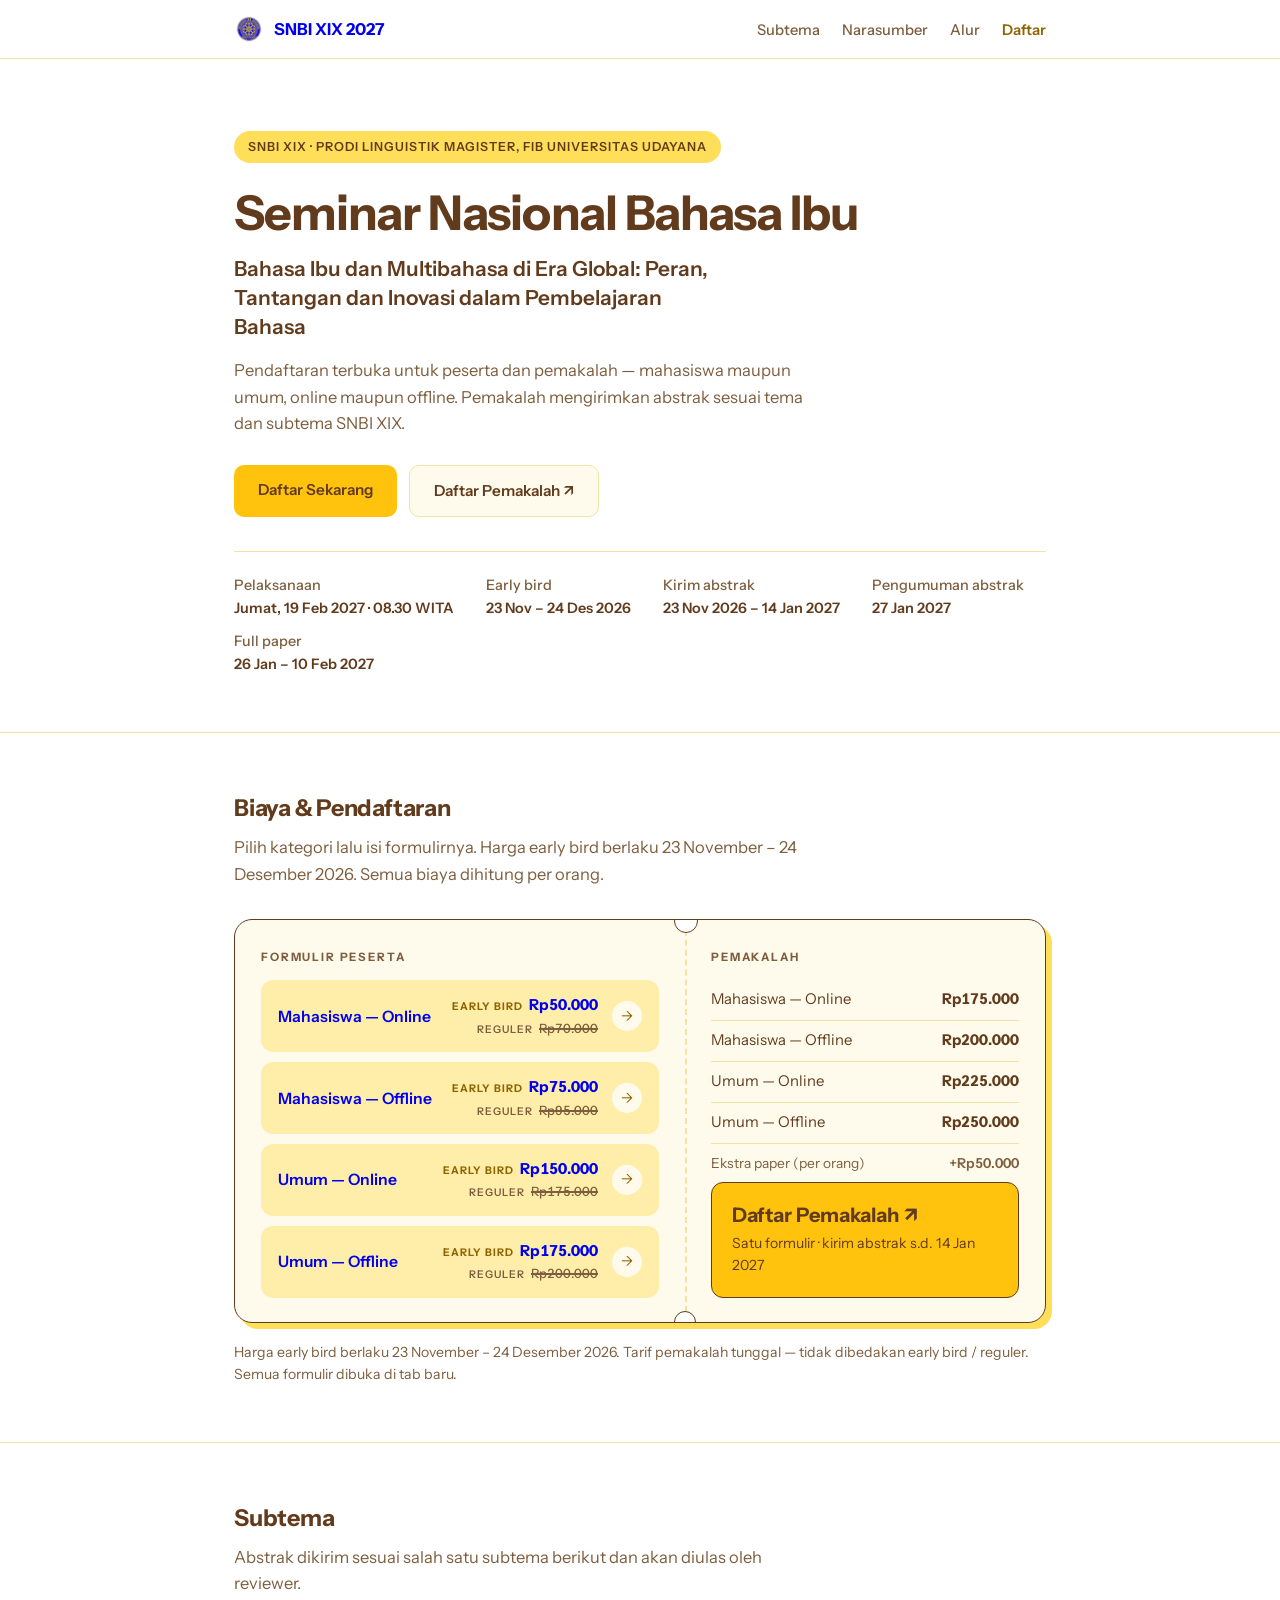
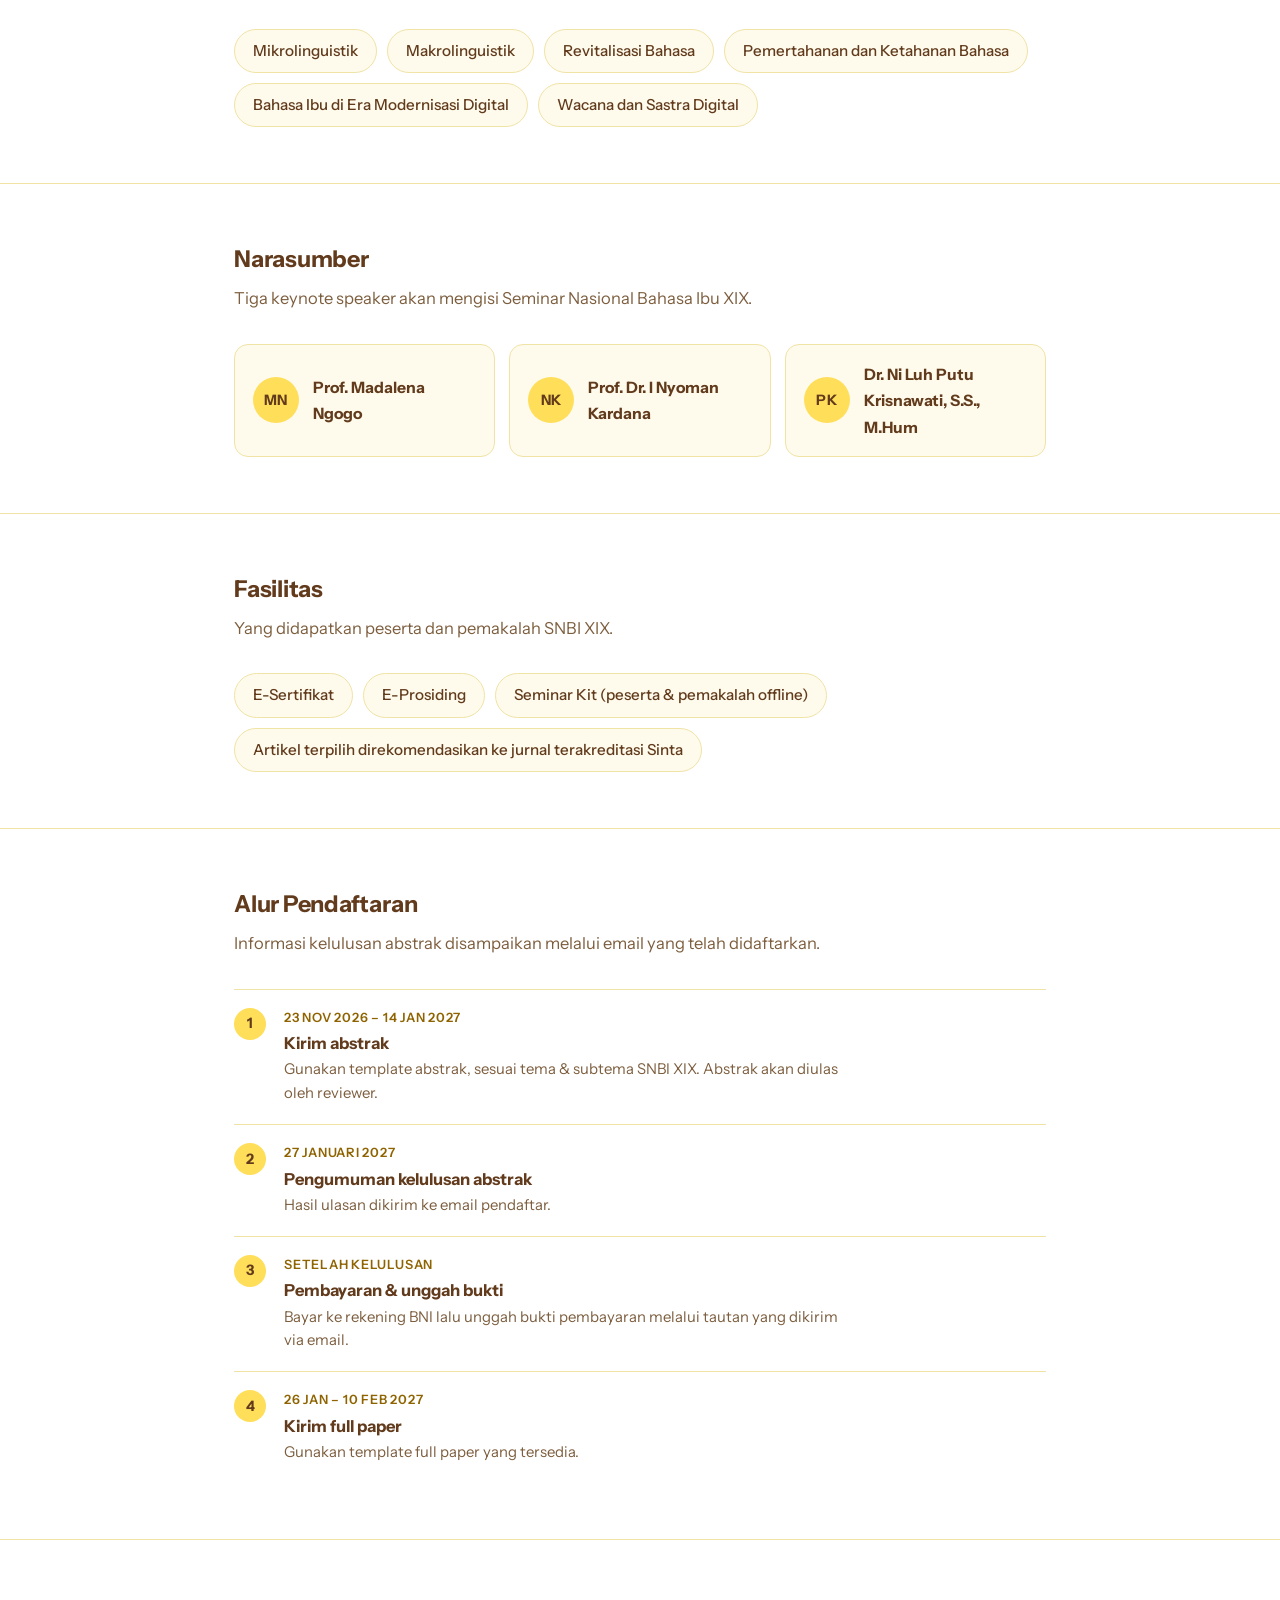
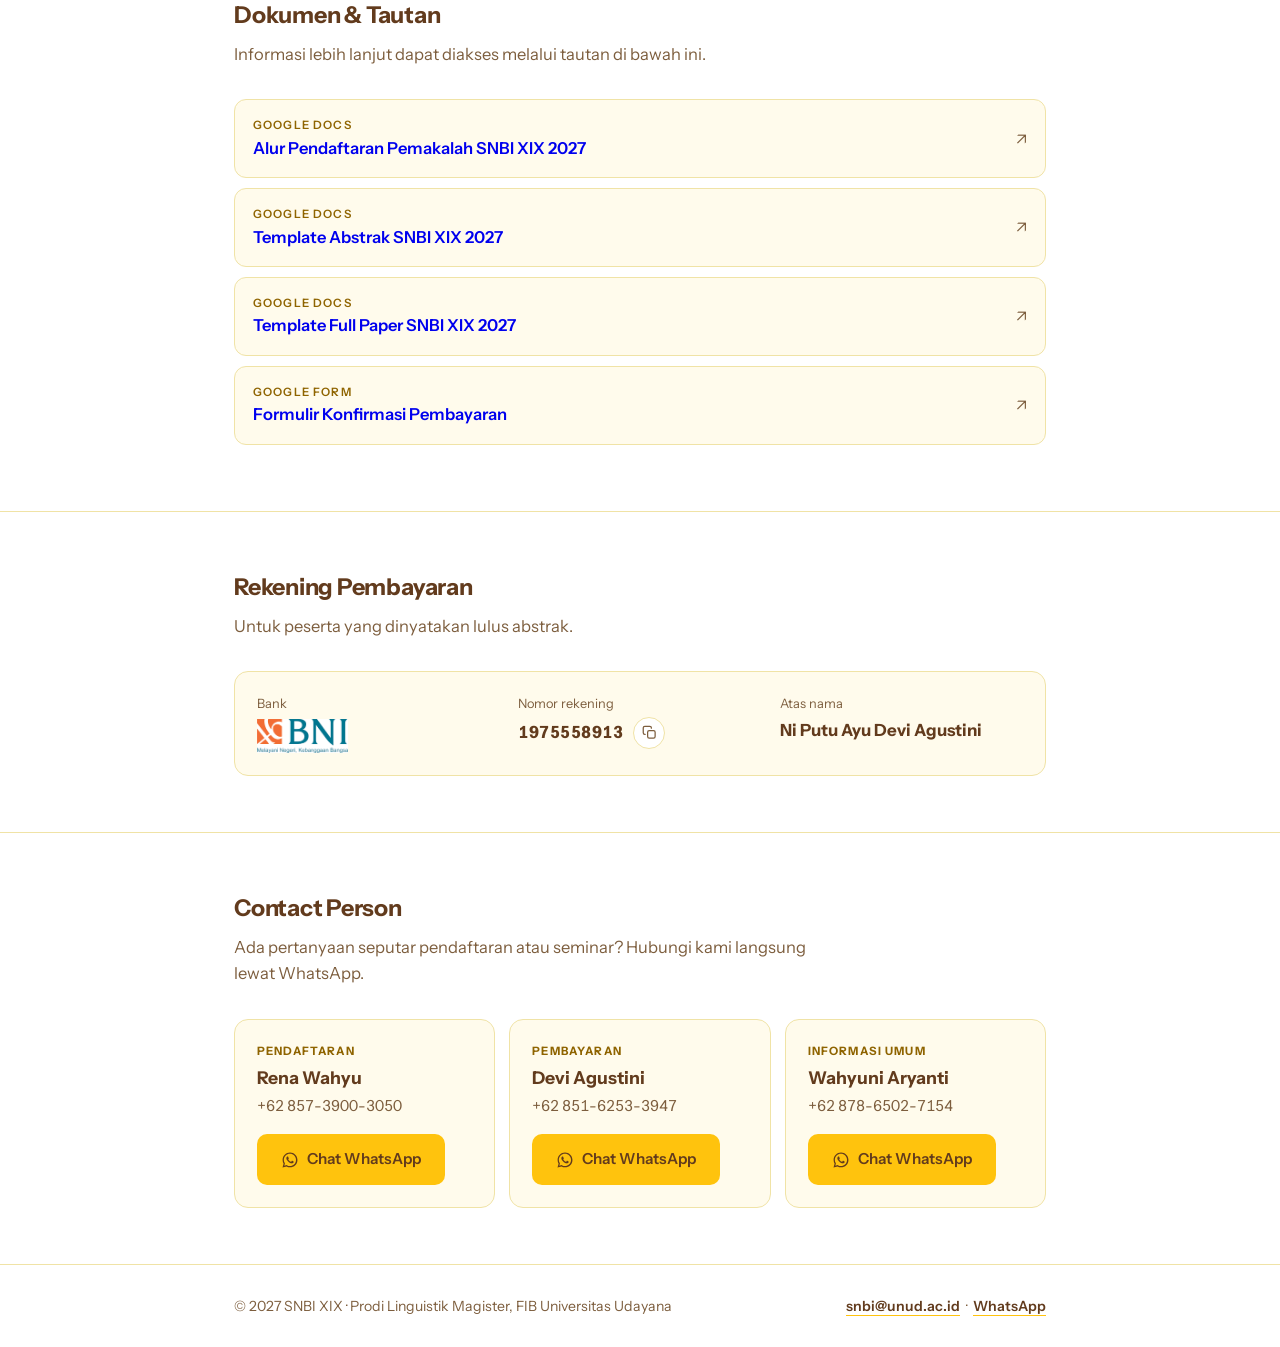
==== index.html @ ae5c2839 "ux: pindahkan section Biaya & Pendaftaran ke atas Subtema + koreksi tanggal early bird di catatan Co" ====
<!doctype html>
<html lang="id">
  <head>
    <meta charset="UTF-8" />
    <meta name="viewport" content="width=device-width, initial-scale=1.0" />
    <meta
      name="description"
      content="Seminar Nasional Bahasa Ibu (SNBI) XIX 2027 — Jumat, 19 Februari 2027, Universitas Udayana. Pendaftaran peserta & pemakalah."
    />
    <title>SNBI XIX 2027 — Seminar Nasional Bahasa Ibu</title>
    <link rel="icon" type="image/png" href="favicon.png" />
    <link rel="preconnect" href="https://fonts.googleapis.com" />
    <link rel="preconnect" href="https://fonts.gstatic.com" crossorigin />
    <link
      href="https://fonts.googleapis.com/css2?family=Instrument+Sans:wght@400;500;600;700&display=swap"
      rel="stylesheet"
    />
    <style>
      :root {
        --bg: #ffffff;
        --surface: #fffbec;
        --ink: #623b1d;
        --muted: #7d5e3e;
        --accent: #ffc30d;
        --accent-bright: #ffde59;
        --accent-soft: #ffeea9;
        --ochre: #8f6400;
        --line: #f0e3a6;
      }

      ::selection {
        background: var(--accent-bright);
        color: var(--ink);
      }

      * {
        margin: 0;
        padding: 0;
        box-sizing: border-box;
      }

      html {
        scroll-behavior: smooth;
      }

      @media (prefers-reduced-motion: reduce) {
        html {
          scroll-behavior: auto;
        }
      }

      body {
        font-family: "Instrument Sans", "Helvetica Neue", Arial, sans-serif;
        background: var(--bg);
        color: var(--ink);
        font-size: 16.5px;
        line-height: 1.6;
        -webkit-font-smoothing: antialiased;
      }

      .wrap {
        max-width: 860px;
        margin: 0 auto;
        padding: 0 24px;
      }

      :is(a, button):focus-visible {
        outline: 2px solid var(--ochre);
        outline-offset: 3px;
        border-radius: 4px;
      }

      h2 {
        font-size: 1.45rem;
        font-weight: 700;
        letter-spacing: -0.01em;
        margin-bottom: 8px;
      }

      .section {
        padding: 56px 0;
        border-top: 1px solid var(--line);
      }

      /* agar judul tidak tertutup nav saat lompat ke anker */
      section[id] {
        scroll-margin-top: 76px;
      }

      .section-intro {
        color: var(--muted);
        max-width: 54ch;
        margin-bottom: 32px;
      }

      /* ---------- Nav ---------- */
      .nav {
        position: sticky;
        top: 0;
        z-index: 40;
        background: rgba(255, 255, 255, 0.92);
        backdrop-filter: blur(8px);
        border-bottom: 1px solid var(--line);
      }

      .nav-inner {
        display: flex;
        align-items: center;
        justify-content: space-between;
        gap: 16px;
        padding: 14px 24px;
        max-width: 860px;
        margin: 0 auto;
      }

      .brand {
        display: flex;
        align-items: center;
        gap: 10px;
        text-decoration: none;
        font-weight: 700;
      }

      .brand img {
        width: 30px;
        height: 30px;
        border-radius: 50%;
      }

      .nav-links {
        display: flex;
        align-items: center;
        gap: 22px;
        list-style: none;
      }

      .nav-links a {
        text-decoration: none;
        font-size: 0.92rem;
        font-weight: 500;
        color: var(--muted);
        transition: color 0.15s;
      }

      .nav-links a:hover {
        color: var(--ink);
      }

      .nav-links .nav-cta {
        color: var(--ochre);
        font-weight: 600;
      }

      /* ---------- Hero ---------- */
      .hero {
        padding: 72px 0 56px;
      }

      .badge {
        display: inline-block;
        font-size: 0.78rem;
        font-weight: 600;
        letter-spacing: 0.08em;
        text-transform: uppercase;
        color: var(--ink);
        background: var(--accent-bright);
        border-radius: 999px;
        padding: 6px 14px;
        margin-bottom: 22px;
      }

      .hero h1 {
        font-size: clamp(1.9rem, 5vw, 3rem);
        font-weight: 700;
        line-height: 1.15;
        letter-spacing: -0.02em;
        margin-bottom: 14px;
      }

      .hero .hero-sub {
        font-size: clamp(1.05rem, 2.4vw, 1.3rem);
        font-weight: 600;
        line-height: 1.4;
        color: var(--ink);
        max-width: 34ch;
        margin-bottom: 16px;
      }

      .hero p {
        color: var(--muted);
        max-width: 52ch;
        margin-bottom: 28px;
      }

      .actions {
        display: flex;
        flex-wrap: wrap;
        gap: 12px;
      }

      .btn {
        display: inline-block;
        font-weight: 600;
        font-size: 0.95rem;
        text-decoration: none;
        padding: 13px 24px;
        border-radius: 10px;
        transition: background 0.15s, color 0.15s, border-color 0.15s;
      }

      .btn-primary {
        background: var(--accent);
        color: var(--ink);
      }

      .btn-primary:hover {
        background: var(--ink);
        color: var(--bg);
      }

      .btn-ghost {
        border: 1.5px solid var(--line);
        color: var(--ink);
        background: var(--surface);
      }

      .btn-ghost:hover {
        border-color: var(--accent);
        color: var(--ochre);
      }

      .dates {
        display: flex;
        flex-wrap: wrap;
        gap: 10px 32px;
        margin-top: 34px;
        padding-top: 22px;
        border-top: 1px solid var(--line);
      }

      .dates div {
        font-size: 0.9rem;
      }

      .dates dt {
        color: var(--muted);
        font-weight: 500;
      }

      .dates dd {
        font-weight: 600;
      }

      /* ---------- Subtema ---------- */
      .chips {
        display: flex;
        flex-wrap: wrap;
        gap: 10px;
      }

      .chip {
        background: var(--surface);
        border: 1px solid var(--line);
        border-radius: 999px;
        padding: 9px 18px;
        font-weight: 500;
        font-size: 0.95rem;
        transition: border-color 0.15s, background 0.15s,
          transform 0.16s ease, box-shadow 0.16s ease;
        -webkit-tap-highlight-color: transparent;
      }

      .chip:hover {
        border-color: var(--accent);
        background: var(--accent-soft);
        transform: translateY(-2px);
        box-shadow: 3px 3px 0 var(--accent-bright);
      }

      .chip:active {
        transform: translateY(0) scale(0.97);
        box-shadow: none;
      }

      /* ---------- Daftar: tarif pemakalah ---------- */
      .p-list {
        list-style: none;
        font-size: 0.93rem;
      }

      .p-list li {
        display: flex;
        align-items: baseline;
        justify-content: space-between;
        gap: 12px;
        padding: 8px 0;
        border-top: 1px solid var(--line);
      }

      .p-list li:first-child {
        border-top: 0;
      }

      .p-list span {
        font-weight: 700;
        font-variant-numeric: tabular-nums;
        white-space: nowrap;
      }

      .p-list .extra {
        color: var(--muted);
        font-size: 0.86rem;
      }

      .p-list .extra span {
        font-weight: 600;
      }

      /* ---------- Alur ---------- */
      .steps {
        list-style: none;
        counter-reset: step;
      }

      .steps li {
        counter-increment: step;
        display: flex;
        gap: 18px;
        padding: 18px 0;
        border-top: 1px solid var(--line);
      }

      .steps li::before {
        content: counter(step);
        flex: none;
        width: 32px;
        height: 32px;
        border-radius: 50%;
        background: var(--accent-bright);
        color: var(--ink);
        font-weight: 700;
        font-size: 0.9rem;
        display: inline-flex;
        align-items: center;
        justify-content: center;
      }

      .steps time {
        color: var(--ochre);
        display: block;
        font-size: 0.8rem;
        font-weight: 600;
        letter-spacing: 0.06em;
        text-transform: uppercase;
      }

      .steps strong {
        display: block;
        margin: 2px 0;
      }

      .steps p {
        color: var(--muted);
        font-size: 0.93rem;
        max-width: 56ch;
      }

      /* ---------- Dokumen ---------- */
      .doc-list {
        list-style: none;
      }

      .doc-list a {
        display: flex;
        align-items: center;
        justify-content: space-between;
        gap: 16px;
        padding: 16px 18px;
        border: 1px solid var(--line);
        border-radius: 12px;
        background: var(--surface);
        text-decoration: none;
        margin-bottom: 10px;
        transition: border-color 0.15s, transform 0.16s ease,
          box-shadow 0.16s ease;
      }

      .doc-list a:hover {
        border-color: var(--accent);
        transform: translateY(-1px);
        box-shadow: 3px 3px 0 var(--accent-soft);
      }

      .doc-list .tag {
        font-size: 0.72rem;
        font-weight: 600;
        letter-spacing: 0.1em;
        text-transform: uppercase;
        color: var(--ochre);
        display: block;
      }

      .doc-list strong {
        font-weight: 600;
      }

      .doc-list .arrow {
        color: var(--muted);
        flex: none;
      }

      /* ---------- Pembayaran ---------- */
      .pay-card {
        background: var(--surface);
        border: 1px solid var(--line);
        border-radius: 14px;
        padding: 22px;
        display: grid;
        grid-template-columns: repeat(auto-fit, minmax(160px, 1fr));
        gap: 18px;
      }

      .pay-card dt {
        font-size: 0.8rem;
        color: var(--muted);
        margin-bottom: 2px;
      }

      .pay-card dd {
        font-weight: 700;
        font-size: 1.05rem;
      }

      .bank-logo {
        display: block;
        height: 34px;
        width: auto;
        margin-top: 4px;
      }

      .copy-line {
        display: flex;
        align-items: center;
        gap: 10px;
        flex-wrap: wrap;
      }

      .copy-line .acc {
        font-variant-numeric: tabular-nums;
        letter-spacing: 0.03em;
      }

      .btn-copy {
        display: inline-flex;
        align-items: center;
        justify-content: center;
        width: 32px;
        height: 32px;
        border: 1.5px solid var(--line);
        background: var(--bg);
        color: var(--muted);
        border-radius: 50%;
        padding: 0;
        cursor: pointer;
        transition: border-color 0.15s, color 0.15s, background 0.15s,
          transform 0.16s ease;
        -webkit-tap-highlight-color: transparent;
      }

      .btn-copy:hover {
        border-color: var(--accent);
        color: var(--ochre);
      }

      .btn-copy:active {
        transform: scale(0.92);
      }

      .btn-copy .ic-check {
        display: none;
      }

      .btn-copy.copied {
        border-color: var(--accent);
        color: var(--ochre);
        background: var(--accent-soft);
      }

      .btn-copy.copied .ic-copy {
        display: none;
      }

      .btn-copy.copied .ic-check {
        display: block;
      }

      /* ---------- Daftar: tiket ---------- */
      .ticket {
        position: relative;
        display: grid;
        grid-template-columns: 1.25fr 1fr;
        background: var(--surface);
        border: 1.5px solid var(--ink);
        border-radius: 18px;
        overflow: hidden;
        box-shadow: 6px 6px 0 var(--accent-bright);
      }

      .stub {
        padding: 28px 26px 24px;
        min-width: 0;
      }

      .stub .tag {
        display: block;
        font-size: 0.72rem;
        font-weight: 700;
        letter-spacing: 0.16em;
        text-transform: uppercase;
        color: var(--muted);
        margin-bottom: 14px;
      }

      /* garis sobekan di tengah + lubang punch */
      .ticket::before {
        content: "";
        position: absolute;
        top: 0;
        bottom: 0;
        left: calc(100% - (100% / 2.25));
        border-left: 2px dashed var(--line);
      }

      .ticket::after {
        content: "";
        position: absolute;
        left: calc(100% - (100% / 2.25) - 11px);
        top: -11px;
        width: 22px;
        height: 22px;
        border-radius: 50%;
        background: var(--bg);
        border: 1.5px solid var(--ink);
      }

      .ticket .notch-bottom {
        position: absolute;
        left: calc(100% - (100% / 2.25) - 11px);
        bottom: -11px;
        width: 22px;
        height: 22px;
        border-radius: 50%;
        background: var(--bg);
        border: 1.5px solid var(--ink);
      }

      .t-row {
        display: flex;
        align-items: center;
        gap: 14px;
        text-decoration: none;
        background: var(--accent-soft);
        border: 1.5px solid transparent;
        padding: 12px 16px;
        border-radius: 12px;
        min-height: 52px;
        transition: background 0.16s ease, border-color 0.16s ease,
          color 0.16s ease;
        -webkit-tap-highlight-color: transparent;
      }

      .t-row + .t-row {
        margin-top: 10px;
      }

      .t-row strong {
        font-weight: 600;
        font-size: 0.98rem;
        flex: 1;
        min-width: 0;
      }

      .t-row .arrow {
        flex: none;
        width: 30px;
        height: 30px;
        border-radius: 50%;
        background: var(--surface);
        color: var(--ochre);
        display: inline-flex;
        align-items: center;
        justify-content: center;
        font-size: 0.9rem;
        transition: background 0.16s, color 0.16s, transform 0.16s;
      }

      .t-row:hover {
        background: var(--accent);
        color: var(--ink);
      }

      .t-row:hover .arrow {
        background: rgba(98, 59, 29, 0.14);
        color: var(--ink);
        transform: translateX(3px);
      }

      /* umpan balik sentuh di mobile */
      .t-row:active {
        background: var(--accent);
        color: var(--ink);
        border-color: var(--ink);
        transform: scale(0.98);
      }

      .t-row:active .arrow {
        background: rgba(98, 59, 29, 0.14);
        color: var(--ink);
      }

      .t-row .t-price {
        text-align: right;
        font-variant-numeric: tabular-nums;
        white-space: nowrap;
        font-size: 0.95rem;
      }

      .t-price .p-label {
        font-size: 0.66rem;
        font-weight: 700;
        letter-spacing: 0.09em;
        text-transform: uppercase;
        margin-right: 6px;
      }

      .t-price .t-eb {
        display: block;
        font-weight: 700;
      }

      .t-price .t-eb .p-label {
        color: var(--ochre);
      }

      .t-price .t-reg {
        display: block;
        margin-top: 1px;
        font-size: 0.8rem;
        font-weight: 500;
        color: var(--muted);
      }

      .t-price .t-reg .p-label {
        font-weight: 600;
        color: var(--muted);
      }

      .t-price .t-reg s {
        text-decoration-thickness: 1.5px;
      }

      /* saat baris di-hover (latar amber), semua teks pakai warna solid
         yang kontras — tanpa opasitas agar tetap mudah dibaca */
      .t-row:hover .t-reg,
      .t-row:hover .t-reg .p-label {
        color: var(--muted);
      }

      .t-row:hover .t-eb .p-label {
        color: var(--ink);
      }

      /* sisi pemakalah */
      .stub-pemakalah {
        display: flex;
        flex-direction: column;
      }

      .t-big {
        display: block;
        text-decoration: none;
        margin-top: auto;
        padding: 20px;
        border: 1.5px solid var(--ink);
        border-radius: 12px;
        background: var(--accent);
        color: var(--ink);
        transition: background 0.16s ease, color 0.16s ease,
          transform 0.16s ease;
      }

      .t-big:hover {
        background: var(--ink);
        color: var(--bg);
        transform: translateY(-2px);
      }

      .t-big strong {
        display: block;
        font-size: 1.25rem;
        font-weight: 700;
        line-height: 1.25;
      }

      .t-big span {
        display: block;
        font-size: 0.88rem;
        margin-top: 4px;
      }

      .register-note {
        font-size: 0.88rem;
        color: var(--muted);
        margin-top: 18px;
      }

      @media (max-width: 720px) {
        .ticket {
          grid-template-columns: 1fr;
        }

        .ticket::before,
        .ticket::after,
        .ticket .notch-bottom {
          display: none;
        }

        .stub-pemakalah {
          border-top: 2px dashed var(--line);
        }

        .t-big {
          margin-top: 20px;
        }
      }

      /* ---------- Narasumber ---------- */
      .speakers {
        list-style: none;
        display: grid;
        grid-template-columns: repeat(auto-fit, minmax(250px, 1fr));
        gap: 14px;
      }

      .speakers li {
        display: flex;
        align-items: center;
        gap: 14px;
        padding: 16px 18px;
        background: var(--surface);
        border: 1px solid var(--line);
        border-radius: 14px;
      }

      .speakers .avatar {
        flex: none;
        width: 46px;
        height: 46px;
        border-radius: 50%;
        background: var(--accent-bright);
        color: var(--ink);
        display: inline-flex;
        align-items: center;
        justify-content: center;
        font-weight: 700;
        font-size: 0.9rem;
        letter-spacing: 0.02em;
      }

      .speakers strong {
        font-size: 0.98rem;
        line-height: 1.35;
      }

      /* ---------- Kontak ---------- */
      .contact-grid {
        display: grid;
        grid-template-columns: repeat(auto-fit, minmax(250px, 1fr));
        gap: 14px;
      }

      .contact-card {
        background: var(--surface);
        border: 1px solid var(--line);
        border-radius: 14px;
        padding: 22px;
        display: flex;
        flex-direction: column;
        align-items: flex-start;
        gap: 16px;
      }

      .contact-card .role {
        display: block;
        font-size: 0.72rem;
        font-weight: 700;
        letter-spacing: 0.1em;
        text-transform: uppercase;
        color: var(--ochre);
        margin-bottom: 4px;
      }

      .contact-card .who strong {
        display: block;
        font-size: 1.1rem;
        font-weight: 700;
      }

      .contact-card .who span:not(.role) {
        color: var(--muted);
        font-size: 0.95rem;
        font-variant-numeric: tabular-nums;
      }

      .btn-wa {
        display: inline-flex;
        align-items: center;
        gap: 8px;
        background: var(--accent);
        color: var(--ink);
        font-weight: 600;
        font-size: 0.95rem;
        text-decoration: none;
        padding: 13px 24px;
        border-radius: 10px;
        transition: background 0.15s, color 0.15s, transform 0.16s ease;
        -webkit-tap-highlight-color: transparent;
      }

      .btn-wa:hover {
        background: var(--ink);
        color: var(--bg);
      }

      .btn-wa:active {
        transform: scale(0.98);
      }

      .btn-wa svg {
        flex: none;
      }

      /* ---------- Footer ---------- */
      footer {
        border-top: 1px solid var(--line);
        padding: 30px 0;
        font-size: 0.88rem;
        color: var(--muted);
      }

      .footer-inner {
        display: flex;
        flex-wrap: wrap;
        justify-content: space-between;
        gap: 12px;
      }

      .footer-inner a {
        color: var(--ink);
        font-weight: 600;
        text-decoration: none;
        border-bottom: 1.5px solid var(--accent);
      }

      .footer-inner a:hover {
        color: var(--ochre);
      }

      /* ---------- Responsif ---------- */
      @media (max-width: 640px) {
        .nav-links li.hide-mobile {
          display: none;
        }

        .section {
          padding: 44px 0;
        }
      }
    </style>
  </head>
  <body>
    <!-- ============================================================
         TAUTAN — edit di sini saja (satu tempat untuk semua tombol).
         Sumber: alur pendaftaran resmi SNBI XIX 2027 + situs
         snbi2025.my.canva.site. Tautan "Template" diambil dari situs
         tahun lalu — mohon diverifikasi.
         ============================================================ -->
    <script>
      const TAUTAN = {
        pemakalah: "https://bit.ly/PendaftaranPemakalahSNBI2027",
        alurPemakalah:
          "https://docs.google.com/document/d/1Uq41bFn4YhzlN6PFqAjHJjEZRefPPPvq/edit?usp=sharing",
        templateAbstrak:
          "https://docs.google.com/document/d/1dthBVUjt_nSQmdQCw1oCj_ejJ93qCnOD/edit?usp=sharing",
        templateFullPaper:
          "https://docs.google.com/document/d/1p5WcawSXUmEGLCMRab2_Y_NTqbimYwrU/edit?usp=sharing",
        konfirmasiPembayaran:
          "https://docs.google.com/forms/d/e/1FAIpQLSemeMw--Y9-PPF19b9Nwmm8kD8Sau7e43DN6c7j3PsSkv0FwQ/viewform",
        pesertaUmumOnline:
          "https://docs.google.com/forms/d/e/1FAIpQLSf5hJlbQa3Na6O4C059qgvRSwamofY4p8n58ZoBi17qdLUMdw/viewform",
        pesertaUmumOffline:
          "https://docs.google.com/forms/d/e/1FAIpQLSfq7Iq4owns3OVpPBFu6idzZSm8aesS06yasnlaumbKbXHr2Q/viewform",
        pesertaMahasiswaOnline:
          "https://docs.google.com/forms/d/e/1FAIpQLSc2kmq8W09xGD1ZDGnUz2B-kip4lGKTZ3IvOWJXFssw_c7i_w/viewform",
        // TODO: ganti dengan link form khusus mahasiswa offline saat tersedia
        pesertaMahasiswaOffline: "https://bit.ly/PendaftaranPesertaSNBI2027",
        wa: "http://wa.me/6285162533947",
        waRena: "https://wa.me/6285739003050",
        waDewi: "https://wa.me/6285162533947",
        waWahyuni: "https://wa.me/6287865027154",
        email: "mailto:snbi@unud.ac.id",
      };

      document.addEventListener("DOMContentLoaded", () => {
        document.querySelectorAll("[data-link]").forEach((el) => {
          const url = TAUTAN[el.getAttribute("data-link")];
          if (url) {
            el.setAttribute("href", url);
            el.setAttribute("target", "_blank");
            el.setAttribute("rel", "noopener");
          }
        });

        // tombol salin (nomor rekening)
        document.querySelectorAll("[data-copy]").forEach((btn) => {
          btn.addEventListener("click", async () => {
            const teks = btn.getAttribute("data-copy");
            try {
              await navigator.clipboard.writeText(teks);
            } catch {
              const ta = document.createElement("textarea");
              ta.value = teks;
              ta.style.position = "fixed";
              ta.style.opacity = "0";
              document.body.appendChild(ta);
              ta.select();
              document.execCommand("copy");
              ta.remove();
            }
            btn.classList.add("copied");
            btn.setAttribute("aria-label", "Nomor rekening tersalin");
            setTimeout(() => {
              btn.classList.remove("copied");
              btn.setAttribute("aria-label", "Salin nomor rekening");
            }, 1800);
          });
        });
      });
    </script>

    <nav class="nav">
      <div class="nav-inner">
        <a class="brand" href="#">
          <img src="favicon.png" alt="Lambang Universitas Udayana" />
          SNBI XIX 2027
        </a>
        <ul class="nav-links">
          <li class="hide-mobile"><a href="#subtema">Subtema</a></li>
          <li class="hide-mobile"><a href="#narasumber">Narasumber</a></li>
          <li class="hide-mobile"><a href="#alur">Alur</a></li>
          <li><a class="nav-cta" href="#daftar">Daftar</a></li>
        </ul>
      </div>
    </nav>

    <header class="hero">
      <div class="wrap">
        <span class="badge"
          >SNBI XIX · Prodi Linguistik Magister, FIB Universitas Udayana</span
        >
        <h1>Seminar Nasional Bahasa Ibu</h1>
        <p class="hero-sub">
          Bahasa Ibu dan Multibahasa di Era Global: Peran, Tantangan dan
          Inovasi dalam Pembelajaran Bahasa
        </p>
        <p>
          Pendaftaran terbuka untuk peserta dan pemakalah — mahasiswa maupun
          umum, online maupun offline. Pemakalah mengirimkan abstrak sesuai
          tema dan subtema SNBI XIX.
        </p>
        <div class="actions">
          <a class="btn btn-primary" href="#daftar">Daftar Sekarang</a>
          <a class="btn btn-ghost" data-link="pemakalah">Daftar Pemakalah ↗</a>
        </div>
        <dl class="dates">
          <!-- TODO: periode early bird perlu diverifikasi ke panitia
               (poster baru tidak mencantumkannya; sementara mengikuti
               pola tahunan 23 Nov – 24 Des) -->
          <div>
            <dt>Pelaksanaan</dt>
            <dd>Jumat, 19 Feb 2027 · 08.30 WITA</dd>
          </div>
          <div>
            <dt>Early bird</dt>
            <dd>23 Nov – 24 Des 2026</dd>
          </div>
          <div>
            <dt>Kirim abstrak</dt>
            <dd>23 Nov 2026 – 14 Jan 2027</dd>
          </div>
          <div>
            <dt>Pengumuman abstrak</dt>
            <dd>27 Jan 2027</dd>
          </div>
          <div>
            <dt>Full paper</dt>
            <dd>26 Jan – 10 Feb 2027</dd>
          </div>
        </dl>
      </div>
    </header>

    <section class="section" id="daftar">
      <div class="wrap">
        <h2>Biaya &amp; Pendaftaran</h2>
        <p class="section-intro">
          Pilih kategori lalu isi formulirnya. Harga early bird berlaku
          23 November – 24 Desember 2026. Semua biaya dihitung per orang.
        </p>
        <div class="ticket">
          <div class="stub">
            <span class="tag">Formulir Peserta</span>
            <a class="t-row" data-link="pesertaMahasiswaOnline">
              <strong>Mahasiswa — Online</strong>
              <span class="t-price">
                <span class="t-eb"><span class="p-label">Early bird</span>Rp50.000</span>
                <span class="t-reg"><span class="p-label">Reguler</span><s>Rp70.000</s></span>
              </span>
              <span class="arrow">→</span>
            </a>
            <a class="t-row" data-link="pesertaMahasiswaOffline">
              <strong>Mahasiswa — Offline</strong>
              <span class="t-price">
                <span class="t-eb"><span class="p-label">Early bird</span>Rp75.000</span>
                <span class="t-reg"><span class="p-label">Reguler</span><s>Rp95.000</s></span>
              </span>
              <span class="arrow">→</span>
            </a>
            <a class="t-row" data-link="pesertaUmumOnline">
              <strong>Umum — Online</strong>
              <span class="t-price">
                <span class="t-eb"><span class="p-label">Early bird</span>Rp150.000</span>
                <span class="t-reg"><span class="p-label">Reguler</span><s>Rp175.000</s></span>
              </span>
              <span class="arrow">→</span>
            </a>
            <a class="t-row" data-link="pesertaUmumOffline">
              <strong>Umum — Offline</strong>
              <span class="t-price">
                <span class="t-eb"><span class="p-label">Early bird</span>Rp175.000</span>
                <span class="t-reg"><span class="p-label">Reguler</span><s>Rp200.000</s></span>
              </span>
              <span class="arrow">→</span>
            </a>
          </div>
          <div class="stub stub-pemakalah">
            <span class="tag">Pemakalah</span>
            <ul class="p-list">
              <li>Mahasiswa — Online <span>Rp175.000</span></li>
              <li>Mahasiswa — Offline <span>Rp200.000</span></li>
              <li>Umum — Online <span>Rp225.000</span></li>
              <li>Umum — Offline <span>Rp250.000</span></li>
              <li class="extra">Ekstra paper (per orang) <span>+Rp50.000</span></li>
            </ul>
            <a class="t-big" data-link="pemakalah">
              <strong>Daftar Pemakalah ↗</strong>
              <span>Satu formulir · kirim abstrak s.d. 14 Jan 2027</span>
            </a>
            <span class="notch-bottom" aria-hidden="true"></span>
          </div>
        </div>
        <p class="register-note">
          Harga early bird berlaku 23 November – 24 Desember 2026. Tarif
          pemakalah tunggal — tidak dibedakan early bird / reguler. Semua
          formulir dibuka di tab baru.
        </p>
      </div>
    </section>

    <section class="section" id="subtema">
      <div class="wrap">
        <h2>Subtema</h2>
        <p class="section-intro">
          Abstrak dikirim sesuai salah satu subtema berikut dan akan diulas
          oleh reviewer.
        </p>
        <div class="chips">
          <span class="chip">Mikrolinguistik</span>
          <span class="chip">Makrolinguistik</span>
          <span class="chip">Revitalisasi Bahasa</span>
          <span class="chip">Pemertahanan dan Ketahanan Bahasa</span>
          <span class="chip">Bahasa Ibu di Era Modernisasi Digital</span>
          <span class="chip">Wacana dan Sastra Digital</span>
        </div>
      </div>
    </section>

    <section class="section" id="narasumber">
      <div class="wrap">
        <h2>Narasumber</h2>
        <p class="section-intro">
          Tiga keynote speaker akan mengisi Seminar Nasional Bahasa Ibu XIX.
        </p>
        <!-- TODO: afilliasi universitas tiap narasumber menunggu data
             panitia -->
        <ul class="speakers">
          <li>
            <span class="avatar" aria-hidden="true">MN</span>
            <div>
              <strong>Prof. Madalena Ngogo</strong>
            </div>
          </li>
          <li>
            <span class="avatar" aria-hidden="true">NK</span>
            <div>
              <strong>Prof. Dr. I Nyoman Kardana</strong>
            </div>
          </li>
          <li>
            <span class="avatar" aria-hidden="true">PK</span>
            <div>
              <strong>Dr. Ni Luh Putu Krisnawati, S.S., M.Hum</strong>
            </div>
          </li>
        </ul>
      </div>
    </section>

    <section class="section" id="fasilitas">
      <div class="wrap">
        <h2>Fasilitas</h2>
        <p class="section-intro">
          Yang didapatkan peserta dan pemakalah SNBI XIX.
        </p>
        <div class="chips">
          <span class="chip">E-Sertifikat</span>
          <span class="chip">E-Prosiding</span>
          <span class="chip">Seminar Kit (peserta &amp; pemakalah offline)</span>
          <span class="chip"
            >Artikel terpilih direkomendasikan ke jurnal terakreditasi
            Sinta</span
          >
        </div>
      </div>
    </section>

    <section class="section" id="alur">
      <div class="wrap">
        <h2>Alur Pendaftaran</h2>
        <p class="section-intro">
          Informasi kelulusan abstrak disampaikan melalui email yang telah
          didaftarkan.
        </p>
        <ol class="steps">
          <li>
            <div>
              <time>23 Nov 2026 – 14 Jan 2027</time>
              <strong>Kirim abstrak</strong>
              <p>
                Gunakan template abstrak, sesuai tema &amp; subtema SNBI
                XIX. Abstrak akan diulas oleh reviewer.
              </p>
            </div>
          </li>
          <li>
            <div>
              <time>27 Januari 2027</time>
              <strong>Pengumuman kelulusan abstrak</strong>
              <p>Hasil ulasan dikirim ke email pendaftar.</p>
            </div>
          </li>
          <li>
            <div>
              <time>Setelah kelulusan</time>
              <strong>Pembayaran &amp; unggah bukti</strong>
              <p>
                Bayar ke rekening BNI lalu unggah bukti pembayaran melalui
                tautan yang dikirim via email.
              </p>
            </div>
          </li>
          <li>
            <div>
              <time>26 Jan – 10 Feb 2027</time>
              <strong>Kirim full paper</strong>
              <p>Gunakan template full paper yang tersedia.</p>
            </div>
          </li>
        </ol>
      </div>
    </section>

    <section class="section" id="dokumen">
      <div class="wrap">
        <h2>Dokumen &amp; Tautan</h2>
        <p class="section-intro">
          Informasi lebih lanjut dapat diakses melalui tautan di bawah ini.
        </p>
        <ul class="doc-list">
          <li>
            <a data-link="alurPemakalah">
              <span><span class="tag">Google Docs</span><strong>Alur Pendaftaran Pemakalah SNBI XIX 2027</strong></span>
              <span class="arrow">↗</span>
            </a>
          </li>
          <li>
            <a data-link="templateAbstrak">
              <span><span class="tag">Google Docs</span><strong>Template Abstrak SNBI XIX 2027</strong></span>
              <span class="arrow">↗</span>
            </a>
          </li>
          <li>
            <a data-link="templateFullPaper">
              <span><span class="tag">Google Docs</span><strong>Template Full Paper SNBI XIX 2027</strong></span>
              <span class="arrow">↗</span>
            </a>
          </li>
          <li>
            <a data-link="konfirmasiPembayaran">
              <span><span class="tag">Google Form</span><strong>Formulir Konfirmasi Pembayaran</strong></span>
              <span class="arrow">↗</span>
            </a>
          </li>
        </ul>
      </div>
    </section>

    <section class="section" id="pembayaran">
      <div class="wrap">
        <h2>Rekening Pembayaran</h2>
        <p class="section-intro">
          Untuk peserta yang dinyatakan lulus abstrak.
        </p>
        <dl class="pay-card">
          <div>
            <dt>Bank</dt>
            <dd>
              <img
                class="bank-logo"
                src="logo-bni.png"
                alt="Logo Bank BNI"
                height="34"
              />
            </dd>
          </div>
          <div>
            <dt>Nomor rekening</dt>
            <dd class="copy-line">
              <span class="acc">1975558913</span>
              <button
                class="btn-copy"
                type="button"
                data-copy="1975558913"
                aria-label="Salin nomor rekening"
                title="Salin nomor rekening"
              >
                <svg
                  class="ic-copy"
                  width="15"
                  height="15"
                  viewBox="0 0 24 24"
                  fill="none"
                  stroke="currentColor"
                  stroke-width="2"
                  stroke-linecap="round"
                  stroke-linejoin="round"
                  aria-hidden="true"
                >
                  <rect x="9" y="9" width="12" height="12" rx="2.5" />
                  <path d="M5 15H4.5A2.5 2.5 0 0 1 2 12.5v-8A2.5 2.5 0 0 1 4.5 2h8A2.5 2.5 0 0 1 15 4.5V5" />
                </svg>
                <svg
                  class="ic-check"
                  width="15"
                  height="15"
                  viewBox="0 0 24 24"
                  fill="none"
                  stroke="currentColor"
                  stroke-width="2.5"
                  stroke-linecap="round"
                  stroke-linejoin="round"
                  aria-hidden="true"
                >
                  <path d="M4.5 12.5l5 5 10-11" />
                </svg>
              </button>
            </dd>
          </div>
          <div>
            <dt>Atas nama</dt>
            <dd>Ni Putu Ayu Devi Agustini</dd>
          </div>
        </dl>
      </div>
    </section>

    <section class="section" id="kontak">
      <div class="wrap">
        <h2>Contact Person</h2>
        <p class="section-intro">
          Ada pertanyaan seputar pendaftaran atau seminar? Hubungi kami
          langsung lewat WhatsApp.
        </p>
        <div class="contact-grid">
          <div class="contact-card">
            <div class="who">
              <span class="role">Pendaftaran</span>
              <strong>Rena Wahyu</strong>
              <span>+62 857-3900-3050</span>
            </div>
            <a class="btn-wa" data-link="waRena" aria-label="Chat WhatsApp Rena Wahyu (Pendaftaran)">
              <svg width="18" height="18" viewBox="0 0 24 24" fill="currentColor" aria-hidden="true">
                <path d="M12.04 2c-5.46 0-9.9 4.44-9.9 9.9 0 1.75.46 3.45 1.32 4.95L2 22l5.3-1.39c1.45.79 3.08 1.21 4.74 1.21 5.46 0 9.9-4.44 9.9-9.9S17.5 2 12.04 2Zm0 18.02c-1.48 0-2.94-.4-4.2-1.15l-.3-.18-3.12.82.83-3.04-.2-.31a8.06 8.06 0 0 1-1.24-4.26c0-4.47 3.64-8.1 8.12-8.1 4.47 0 8.1 3.63 8.1 8.1 0 4.48-3.63 8.12-8.1 8.12Zm4.46-6.08c-.24-.12-1.44-.71-1.66-.79-.22-.08-.39-.12-.55.12-.16.24-.63.79-.77.95-.14.16-.28.18-.52.06-.24-.12-1.03-.38-1.96-1.21-.72-.64-1.21-1.44-1.35-1.68-.14-.24-.02-.37.11-.5.11-.11.24-.28.36-.42.12-.14.16-.24.24-.4.08-.16.04-.3-.02-.42-.06-.12-.55-1.32-.75-1.81-.2-.47-.4-.41-.55-.41h-.47c-.16 0-.42.06-.64.3-.22.24-.84.82-.84 2s.86 2.32.98 2.48c.12.16 1.7 2.6 4.12 3.64.58.25 1.02.4 1.37.51.58.18 1.1.16 1.51.1.46-.07 1.44-.59 1.64-1.16.2-.57.2-1.05.14-1.16-.06-.1-.22-.16-.46-.28Z"/>
              </svg>
              Chat WhatsApp
            </a>
          </div>
          <div class="contact-card">
            <div class="who">
              <span class="role">Pembayaran</span>
              <strong>Devi Agustini</strong>
              <span>+62 851-6253-3947</span>
            </div>
            <a class="btn-wa" data-link="waDewi" aria-label="Chat WhatsApp Devi Agustini (Pembayaran)">
              <svg width="18" height="18" viewBox="0 0 24 24" fill="currentColor" aria-hidden="true">
                <path d="M12.04 2c-5.46 0-9.9 4.44-9.9 9.9 0 1.75.46 3.45 1.32 4.95L2 22l5.3-1.39c1.45.79 3.08 1.21 4.74 1.21 5.46 0 9.9-4.44 9.9-9.9S17.5 2 12.04 2Zm0 18.02c-1.48 0-2.94-.4-4.2-1.15l-.3-.18-3.12.82.83-3.04-.2-.31a8.06 8.06 0 0 1-1.24-4.26c0-4.47 3.64-8.1 8.12-8.1 4.47 0 8.1 3.63 8.1 8.1 0 4.48-3.63 8.12-8.1 8.12Zm4.46-6.08c-.24-.12-1.44-.71-1.66-.79-.22-.08-.39-.12-.55.12-.16.24-.63.79-.77.95-.14.16-.28.18-.52.06-.24-.12-1.03-.38-1.96-1.21-.72-.64-1.21-1.44-1.35-1.68-.14-.24-.02-.37.11-.5.11-.11.24-.28.36-.42.12-.14.16-.24.24-.4.08-.16.04-.3-.02-.42-.06-.12-.55-1.32-.75-1.81-.2-.47-.4-.41-.55-.41h-.47c-.16 0-.42.06-.64.3-.22.24-.84.82-.84 2s.86 2.32.98 2.48c.12.16 1.7 2.6 4.12 3.64.58.25 1.02.4 1.37.51.58.18 1.1.16 1.51.1.46-.07 1.44-.59 1.64-1.16.2-.57.2-1.05.14-1.16-.06-.1-.22-.16-.46-.28Z"/>
              </svg>
              Chat WhatsApp
            </a>
          </div>
          <div class="contact-card">
            <div class="who">
              <span class="role">Informasi Umum</span>
              <strong>Wahyuni Aryanti</strong>
              <span>+62 878-6502-7154</span>
            </div>
            <a class="btn-wa" data-link="waWahyuni" aria-label="Chat WhatsApp Wahyuni Aryanti (Informasi Umum)">
              <svg width="18" height="18" viewBox="0 0 24 24" fill="currentColor" aria-hidden="true">
                <path d="M12.04 2c-5.46 0-9.9 4.44-9.9 9.9 0 1.75.46 3.45 1.32 4.95L2 22l5.3-1.39c1.45.79 3.08 1.21 4.74 1.21 5.46 0 9.9-4.44 9.9-9.9S17.5 2 12.04 2Zm0 18.02c-1.48 0-2.94-.4-4.2-1.15l-.3-.18-3.12.82.83-3.04-.2-.31a8.06 8.06 0 0 1-1.24-4.26c0-4.47 3.64-8.1 8.12-8.1 4.47 0 8.1 3.63 8.1 8.1 0 4.48-3.63 8.12-8.1 8.12Zm4.46-6.08c-.24-.12-1.44-.71-1.66-.79-.22-.08-.39-.12-.55.12-.16.24-.63.79-.77.95-.14.16-.28.18-.52.06-.24-.12-1.03-.38-1.96-1.21-.72-.64-1.21-1.44-1.35-1.68-.14-.24-.02-.37.11-.5.11-.11.24-.28.36-.42.12-.14.16-.24.24-.4.08-.16.04-.3-.02-.42-.06-.12-.55-1.32-.75-1.81-.2-.47-.4-.41-.55-.41h-.47c-.16 0-.42.06-.64.3-.22.24-.84.82-.84 2s.86 2.32.98 2.48c.12.16 1.7 2.6 4.12 3.64.58.25 1.02.4 1.37.51.58.18 1.1.16 1.51.1.46-.07 1.44-.59 1.64-1.16.2-.57.2-1.05.14-1.16-.06-.1-.22-.16-.46-.28Z"/>
              </svg>
              Chat WhatsApp
            </a>
          </div>
        </div>
      </div>
    </section>

    <footer>
      <div class="wrap footer-inner">
        <span
          >&copy; 2027 SNBI XIX · Prodi Linguistik Magister, FIB Universitas
          Udayana</span
        >
        <span>
          <a data-link="email">snbi@unud.ac.id</a> &nbsp;·&nbsp;
          <a data-link="wa">WhatsApp</a>
        </span>
      </div>
    </footer>
  </body>
</html>
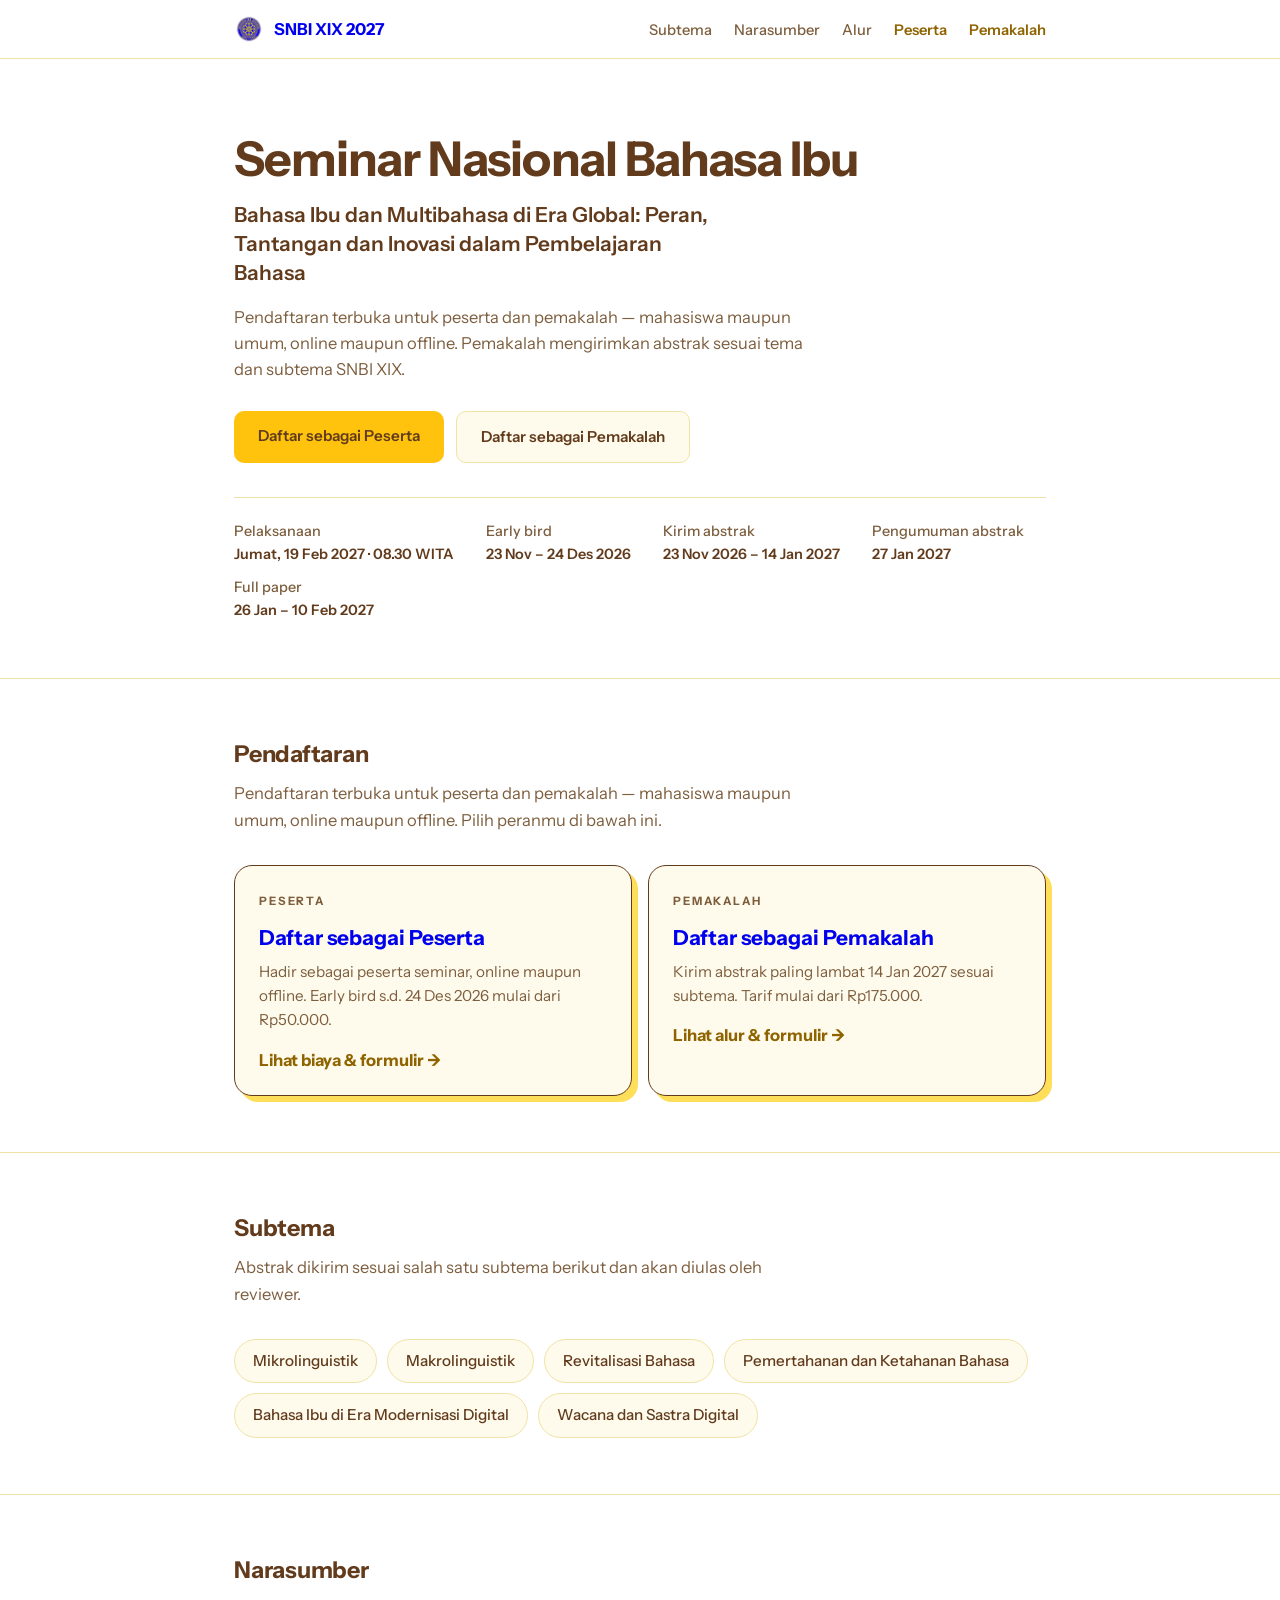
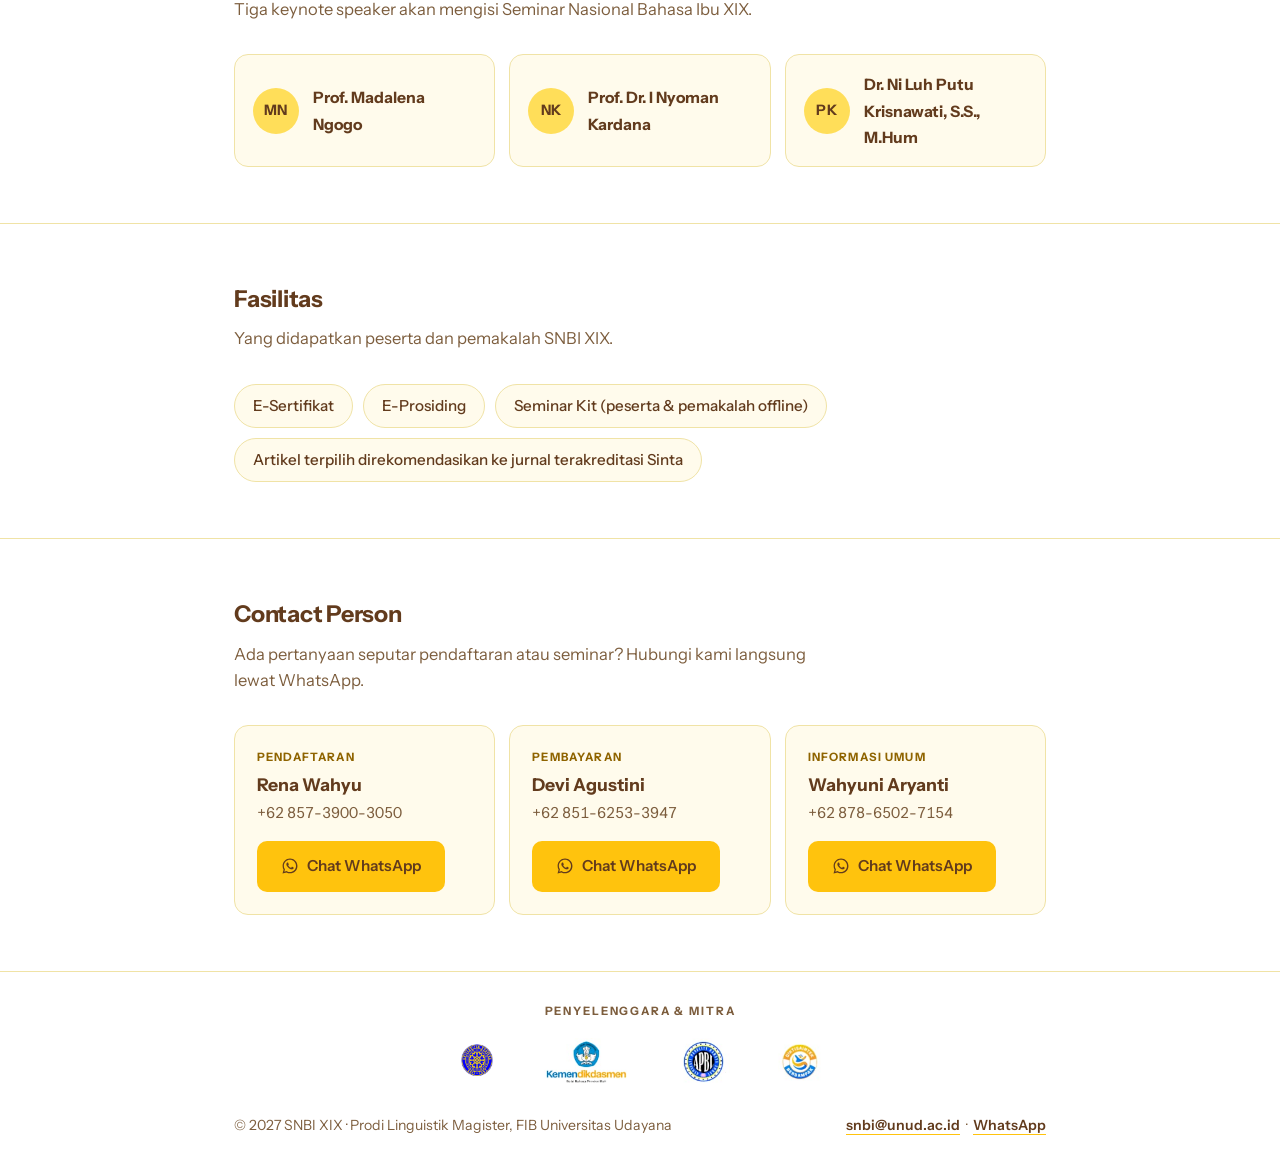
==== commit c656818c: "feat: pisahkan halaman peserta & pemakalah + strip logo penyelenggara di footer - index.html jadi be" ====
--- a/index.html
+++ b/index.html
@@ -15,959 +15,28 @@
       href="https://fonts.googleapis.com/css2?family=Instrument+Sans:wght@400;500;600;700&display=swap"
       rel="stylesheet"
     />
-    <style>
-      :root {
-        --bg: #ffffff;
-        --surface: #fffbec;
-        --ink: #623b1d;
-        --muted: #7d5e3e;
-        --accent: #ffc30d;
-        --accent-bright: #ffde59;
-        --accent-soft: #ffeea9;
-        --ochre: #8f6400;
-        --line: #f0e3a6;
-      }
-
-      ::selection {
-        background: var(--accent-bright);
-        color: var(--ink);
-      }
-
-      * {
-        margin: 0;
-        padding: 0;
-        box-sizing: border-box;
-      }
-
-      html {
-        scroll-behavior: smooth;
-      }
-
-      @media (prefers-reduced-motion: reduce) {
-        html {
-          scroll-behavior: auto;
-        }
-      }
-
-      body {
-        font-family: "Instrument Sans", "Helvetica Neue", Arial, sans-serif;
-        background: var(--bg);
-        color: var(--ink);
-        font-size: 16.5px;
-        line-height: 1.6;
-        -webkit-font-smoothing: antialiased;
-      }
-
-      .wrap {
-        max-width: 860px;
-        margin: 0 auto;
-        padding: 0 24px;
-      }
-
-      :is(a, button):focus-visible {
-        outline: 2px solid var(--ochre);
-        outline-offset: 3px;
-        border-radius: 4px;
-      }
-
-      h2 {
-        font-size: 1.45rem;
-        font-weight: 700;
-        letter-spacing: -0.01em;
-        margin-bottom: 8px;
-      }
-
-      .section {
-        padding: 56px 0;
-        border-top: 1px solid var(--line);
-      }
-
-      /* agar judul tidak tertutup nav saat lompat ke anker */
-      section[id] {
-        scroll-margin-top: 76px;
-      }
-
-      .section-intro {
-        color: var(--muted);
-        max-width: 54ch;
-        margin-bottom: 32px;
-      }
-
-      /* ---------- Nav ---------- */
-      .nav {
-        position: sticky;
-        top: 0;
-        z-index: 40;
-        background: rgba(255, 255, 255, 0.92);
-        backdrop-filter: blur(8px);
-        border-bottom: 1px solid var(--line);
-      }
-
-      .nav-inner {
-        display: flex;
-        align-items: center;
-        justify-content: space-between;
-        gap: 16px;
-        padding: 14px 24px;
-        max-width: 860px;
-        margin: 0 auto;
-      }
-
-      .brand {
-        display: flex;
-        align-items: center;
-        gap: 10px;
-        text-decoration: none;
-        font-weight: 700;
-      }
-
-      .brand img {
-        width: 30px;
-        height: 30px;
-        border-radius: 50%;
-      }
-
-      .nav-links {
-        display: flex;
-        align-items: center;
-        gap: 22px;
-        list-style: none;
-      }
-
-      .nav-links a {
-        text-decoration: none;
-        font-size: 0.92rem;
-        font-weight: 500;
-        color: var(--muted);
-        transition: color 0.15s;
-      }
-
-      .nav-links a:hover {
-        color: var(--ink);
-      }
-
-      .nav-links .nav-cta {
-        color: var(--ochre);
-        font-weight: 600;
-      }
-
-      /* ---------- Hero ---------- */
-      .hero {
-        padding: 72px 0 56px;
-      }
-
-      .badge {
-        display: inline-block;
-        font-size: 0.78rem;
-        font-weight: 600;
-        letter-spacing: 0.08em;
-        text-transform: uppercase;
-        color: var(--ink);
-        background: var(--accent-bright);
-        border-radius: 999px;
-        padding: 6px 14px;
-        margin-bottom: 22px;
-      }
-
-      .hero h1 {
-        font-size: clamp(1.9rem, 5vw, 3rem);
-        font-weight: 700;
-        line-height: 1.15;
-        letter-spacing: -0.02em;
-        margin-bottom: 14px;
-      }
-
-      .hero .hero-sub {
-        font-size: clamp(1.05rem, 2.4vw, 1.3rem);
-        font-weight: 600;
-        line-height: 1.4;
-        color: var(--ink);
-        max-width: 34ch;
-        margin-bottom: 16px;
-      }
-
-      .hero p {
-        color: var(--muted);
-        max-width: 52ch;
-        margin-bottom: 28px;
-      }
-
-      .actions {
-        display: flex;
-        flex-wrap: wrap;
-        gap: 12px;
-      }
-
-      .btn {
-        display: inline-block;
-        font-weight: 600;
-        font-size: 0.95rem;
-        text-decoration: none;
-        padding: 13px 24px;
-        border-radius: 10px;
-        transition: background 0.15s, color 0.15s, border-color 0.15s;
-      }
-
-      .btn-primary {
-        background: var(--accent);
-        color: var(--ink);
-      }
-
-      .btn-primary:hover {
-        background: var(--ink);
-        color: var(--bg);
-      }
-
-      .btn-ghost {
-        border: 1.5px solid var(--line);
-        color: var(--ink);
-        background: var(--surface);
-      }
-
-      .btn-ghost:hover {
-        border-color: var(--accent);
-        color: var(--ochre);
-      }
-
-      .dates {
-        display: flex;
-        flex-wrap: wrap;
-        gap: 10px 32px;
-        margin-top: 34px;
-        padding-top: 22px;
-        border-top: 1px solid var(--line);
-      }
-
-      .dates div {
-        font-size: 0.9rem;
-      }
-
-      .dates dt {
-        color: var(--muted);
-        font-weight: 500;
-      }
-
-      .dates dd {
-        font-weight: 600;
-      }
-
-      /* ---------- Subtema ---------- */
-      .chips {
-        display: flex;
-        flex-wrap: wrap;
-        gap: 10px;
-      }
-
-      .chip {
-        background: var(--surface);
-        border: 1px solid var(--line);
-        border-radius: 999px;
-        padding: 9px 18px;
-        font-weight: 500;
-        font-size: 0.95rem;
-        transition: border-color 0.15s, background 0.15s,
-          transform 0.16s ease, box-shadow 0.16s ease;
-        -webkit-tap-highlight-color: transparent;
-      }
-
-      .chip:hover {
-        border-color: var(--accent);
-        background: var(--accent-soft);
-        transform: translateY(-2px);
-        box-shadow: 3px 3px 0 var(--accent-bright);
-      }
-
-      .chip:active {
-        transform: translateY(0) scale(0.97);
-        box-shadow: none;
-      }
-
-      /* ---------- Daftar: tarif pemakalah ---------- */
-      .p-list {
-        list-style: none;
-        font-size: 0.93rem;
-      }
-
-      .p-list li {
-        display: flex;
-        align-items: baseline;
-        justify-content: space-between;
-        gap: 12px;
-        padding: 8px 0;
-        border-top: 1px solid var(--line);
-      }
-
-      .p-list li:first-child {
-        border-top: 0;
-      }
-
-      .p-list span {
-        font-weight: 700;
-        font-variant-numeric: tabular-nums;
-        white-space: nowrap;
-      }
-
-      .p-list .extra {
-        color: var(--muted);
-        font-size: 0.86rem;
-      }
-
-      .p-list .extra span {
-        font-weight: 600;
-      }
-
-      /* ---------- Alur ---------- */
-      .steps {
-        list-style: none;
-        counter-reset: step;
-      }
-
-      .steps li {
-        counter-increment: step;
-        display: flex;
-        gap: 18px;
-        padding: 18px 0;
-        border-top: 1px solid var(--line);
-      }
-
-      .steps li::before {
-        content: counter(step);
-        flex: none;
-        width: 32px;
-        height: 32px;
-        border-radius: 50%;
-        background: var(--accent-bright);
-        color: var(--ink);
-        font-weight: 700;
-        font-size: 0.9rem;
-        display: inline-flex;
-        align-items: center;
-        justify-content: center;
-      }
-
-      .steps time {
-        color: var(--ochre);
-        display: block;
-        font-size: 0.8rem;
-        font-weight: 600;
-        letter-spacing: 0.06em;
-        text-transform: uppercase;
-      }
-
-      .steps strong {
-        display: block;
-        margin: 2px 0;
-      }
-
-      .steps p {
-        color: var(--muted);
-        font-size: 0.93rem;
-        max-width: 56ch;
-      }
-
-      /* ---------- Dokumen ---------- */
-      .doc-list {
-        list-style: none;
-      }
-
-      .doc-list a {
-        display: flex;
-        align-items: center;
-        justify-content: space-between;
-        gap: 16px;
-        padding: 16px 18px;
-        border: 1px solid var(--line);
-        border-radius: 12px;
-        background: var(--surface);
-        text-decoration: none;
-        margin-bottom: 10px;
-        transition: border-color 0.15s, transform 0.16s ease,
-          box-shadow 0.16s ease;
-      }
-
-      .doc-list a:hover {
-        border-color: var(--accent);
-        transform: translateY(-1px);
-        box-shadow: 3px 3px 0 var(--accent-soft);
-      }
-
-      .doc-list .tag {
-        font-size: 0.72rem;
-        font-weight: 600;
-        letter-spacing: 0.1em;
-        text-transform: uppercase;
-        color: var(--ochre);
-        display: block;
-      }
-
-      .doc-list strong {
-        font-weight: 600;
-      }
-
-      .doc-list .arrow {
-        color: var(--muted);
-        flex: none;
-      }
-
-      /* ---------- Pembayaran ---------- */
-      .pay-card {
-        background: var(--surface);
-        border: 1px solid var(--line);
-        border-radius: 14px;
-        padding: 22px;
-        display: grid;
-        grid-template-columns: repeat(auto-fit, minmax(160px, 1fr));
-        gap: 18px;
-      }
-
-      .pay-card dt {
-        font-size: 0.8rem;
-        color: var(--muted);
-        margin-bottom: 2px;
-      }
-
-      .pay-card dd {
-        font-weight: 700;
-        font-size: 1.05rem;
-      }
-
-      .bank-logo {
-        display: block;
-        height: 34px;
-        width: auto;
-        margin-top: 4px;
-      }
-
-      .copy-line {
-        display: flex;
-        align-items: center;
-        gap: 10px;
-        flex-wrap: wrap;
-      }
-
-      .copy-line .acc {
-        font-variant-numeric: tabular-nums;
-        letter-spacing: 0.03em;
-      }
-
-      .btn-copy {
-        display: inline-flex;
-        align-items: center;
-        justify-content: center;
-        width: 32px;
-        height: 32px;
-        border: 1.5px solid var(--line);
-        background: var(--bg);
-        color: var(--muted);
-        border-radius: 50%;
-        padding: 0;
-        cursor: pointer;
-        transition: border-color 0.15s, color 0.15s, background 0.15s,
-          transform 0.16s ease;
-        -webkit-tap-highlight-color: transparent;
-      }
-
-      .btn-copy:hover {
-        border-color: var(--accent);
-        color: var(--ochre);
-      }
-
-      .btn-copy:active {
-        transform: scale(0.92);
-      }
-
-      .btn-copy .ic-check {
-        display: none;
-      }
-
-      .btn-copy.copied {
-        border-color: var(--accent);
-        color: var(--ochre);
-        background: var(--accent-soft);
-      }
-
-      .btn-copy.copied .ic-copy {
-        display: none;
-      }
-
-      .btn-copy.copied .ic-check {
-        display: block;
-      }
-
-      /* ---------- Daftar: tiket ---------- */
-      .ticket {
-        position: relative;
-        display: grid;
-        grid-template-columns: 1.25fr 1fr;
-        background: var(--surface);
-        border: 1.5px solid var(--ink);
-        border-radius: 18px;
-        overflow: hidden;
-        box-shadow: 6px 6px 0 var(--accent-bright);
-      }
-
-      .stub {
-        padding: 28px 26px 24px;
-        min-width: 0;
-      }
-
-      .stub .tag {
-        display: block;
-        font-size: 0.72rem;
-        font-weight: 700;
-        letter-spacing: 0.16em;
-        text-transform: uppercase;
-        color: var(--muted);
-        margin-bottom: 14px;
-      }
-
-      /* garis sobekan di tengah + lubang punch */
-      .ticket::before {
-        content: "";
-        position: absolute;
-        top: 0;
-        bottom: 0;
-        left: calc(100% - (100% / 2.25));
-        border-left: 2px dashed var(--line);
-      }
-
-      .ticket::after {
-        content: "";
-        position: absolute;
-        left: calc(100% - (100% / 2.25) - 11px);
-        top: -11px;
-        width: 22px;
-        height: 22px;
-        border-radius: 50%;
-        background: var(--bg);
-        border: 1.5px solid var(--ink);
-      }
-
-      .ticket .notch-bottom {
-        position: absolute;
-        left: calc(100% - (100% / 2.25) - 11px);
-        bottom: -11px;
-        width: 22px;
-        height: 22px;
-        border-radius: 50%;
-        background: var(--bg);
-        border: 1.5px solid var(--ink);
-      }
-
-      .t-row {
-        display: flex;
-        align-items: center;
-        gap: 14px;
-        text-decoration: none;
-        background: var(--accent-soft);
-        border: 1.5px solid transparent;
-        padding: 12px 16px;
-        border-radius: 12px;
-        min-height: 52px;
-        transition: background 0.16s ease, border-color 0.16s ease,
-          color 0.16s ease;
-        -webkit-tap-highlight-color: transparent;
-      }
-
-      .t-row + .t-row {
-        margin-top: 10px;
-      }
-
-      .t-row strong {
-        font-weight: 600;
-        font-size: 0.98rem;
-        flex: 1;
-        min-width: 0;
-      }
-
-      .t-row .arrow {
-        flex: none;
-        width: 30px;
-        height: 30px;
-        border-radius: 50%;
-        background: var(--surface);
-        color: var(--ochre);
-        display: inline-flex;
-        align-items: center;
-        justify-content: center;
-        font-size: 0.9rem;
-        transition: background 0.16s, color 0.16s, transform 0.16s;
-      }
-
-      .t-row:hover {
-        background: var(--accent);
-        color: var(--ink);
-      }
-
-      .t-row:hover .arrow {
-        background: rgba(98, 59, 29, 0.14);
-        color: var(--ink);
-        transform: translateX(3px);
-      }
-
-      /* umpan balik sentuh di mobile */
-      .t-row:active {
-        background: var(--accent);
-        color: var(--ink);
-        border-color: var(--ink);
-        transform: scale(0.98);
-      }
-
-      .t-row:active .arrow {
-        background: rgba(98, 59, 29, 0.14);
-        color: var(--ink);
-      }
-
-      .t-row .t-price {
-        text-align: right;
-        font-variant-numeric: tabular-nums;
-        white-space: nowrap;
-        font-size: 0.95rem;
-      }
-
-      .t-price .p-label {
-        font-size: 0.66rem;
-        font-weight: 700;
-        letter-spacing: 0.09em;
-        text-transform: uppercase;
-        margin-right: 6px;
-      }
-
-      .t-price .t-eb {
-        display: block;
-        font-weight: 700;
-      }
-
-      .t-price .t-eb .p-label {
-        color: var(--ochre);
-      }
-
-      .t-price .t-reg {
-        display: block;
-        margin-top: 1px;
-        font-size: 0.8rem;
-        font-weight: 500;
-        color: var(--muted);
-      }
-
-      .t-price .t-reg .p-label {
-        font-weight: 600;
-        color: var(--muted);
-      }
-
-      .t-price .t-reg s {
-        text-decoration-thickness: 1.5px;
-      }
-
-      /* saat baris di-hover (latar amber), semua teks pakai warna solid
-         yang kontras — tanpa opasitas agar tetap mudah dibaca */
-      .t-row:hover .t-reg,
-      .t-row:hover .t-reg .p-label {
-        color: var(--muted);
-      }
-
-      .t-row:hover .t-eb .p-label {
-        color: var(--ink);
-      }
-
-      /* sisi pemakalah */
-      .stub-pemakalah {
-        display: flex;
-        flex-direction: column;
-      }
-
-      .t-big {
-        display: block;
-        text-decoration: none;
-        margin-top: auto;
-        padding: 20px;
-        border: 1.5px solid var(--ink);
-        border-radius: 12px;
-        background: var(--accent);
-        color: var(--ink);
-        transition: background 0.16s ease, color 0.16s ease,
-          transform 0.16s ease;
-      }
-
-      .t-big:hover {
-        background: var(--ink);
-        color: var(--bg);
-        transform: translateY(-2px);
-      }
-
-      .t-big strong {
-        display: block;
-        font-size: 1.25rem;
-        font-weight: 700;
-        line-height: 1.25;
-      }
-
-      .t-big span {
-        display: block;
-        font-size: 0.88rem;
-        margin-top: 4px;
-      }
-
-      .register-note {
-        font-size: 0.88rem;
-        color: var(--muted);
-        margin-top: 18px;
-      }
-
-      @media (max-width: 720px) {
-        .ticket {
-          grid-template-columns: 1fr;
-        }
-
-        .ticket::before,
-        .ticket::after,
-        .ticket .notch-bottom {
-          display: none;
-        }
-
-        .stub-pemakalah {
-          border-top: 2px dashed var(--line);
-        }
-
-        .t-big {
-          margin-top: 20px;
-        }
-      }
-
-      /* ---------- Narasumber ---------- */
-      .speakers {
-        list-style: none;
-        display: grid;
-        grid-template-columns: repeat(auto-fit, minmax(250px, 1fr));
-        gap: 14px;
-      }
-
-      .speakers li {
-        display: flex;
-        align-items: center;
-        gap: 14px;
-        padding: 16px 18px;
-        background: var(--surface);
-        border: 1px solid var(--line);
-        border-radius: 14px;
-      }
-
-      .speakers .avatar {
-        flex: none;
-        width: 46px;
-        height: 46px;
-        border-radius: 50%;
-        background: var(--accent-bright);
-        color: var(--ink);
-        display: inline-flex;
-        align-items: center;
-        justify-content: center;
-        font-weight: 700;
-        font-size: 0.9rem;
-        letter-spacing: 0.02em;
-      }
-
-      .speakers strong {
-        font-size: 0.98rem;
-        line-height: 1.35;
-      }
-
-      /* ---------- Kontak ---------- */
-      .contact-grid {
-        display: grid;
-        grid-template-columns: repeat(auto-fit, minmax(250px, 1fr));
-        gap: 14px;
-      }
-
-      .contact-card {
-        background: var(--surface);
-        border: 1px solid var(--line);
-        border-radius: 14px;
-        padding: 22px;
-        display: flex;
-        flex-direction: column;
-        align-items: flex-start;
-        gap: 16px;
-      }
-
-      .contact-card .role {
-        display: block;
-        font-size: 0.72rem;
-        font-weight: 700;
-        letter-spacing: 0.1em;
-        text-transform: uppercase;
-        color: var(--ochre);
-        margin-bottom: 4px;
-      }
-
-      .contact-card .who strong {
-        display: block;
-        font-size: 1.1rem;
-        font-weight: 700;
-      }
-
-      .contact-card .who span:not(.role) {
-        color: var(--muted);
-        font-size: 0.95rem;
-        font-variant-numeric: tabular-nums;
-      }
-
-      .btn-wa {
-        display: inline-flex;
-        align-items: center;
-        gap: 8px;
-        background: var(--accent);
-        color: var(--ink);
-        font-weight: 600;
-        font-size: 0.95rem;
-        text-decoration: none;
-        padding: 13px 24px;
-        border-radius: 10px;
-        transition: background 0.15s, color 0.15s, transform 0.16s ease;
-        -webkit-tap-highlight-color: transparent;
-      }
-
-      .btn-wa:hover {
-        background: var(--ink);
-        color: var(--bg);
-      }
-
-      .btn-wa:active {
-        transform: scale(0.98);
-      }
-
-      .btn-wa svg {
-        flex: none;
-      }
-
-      /* ---------- Footer ---------- */
-      footer {
-        border-top: 1px solid var(--line);
-        padding: 30px 0;
-        font-size: 0.88rem;
-        color: var(--muted);
-      }
-
-      .footer-inner {
-        display: flex;
-        flex-wrap: wrap;
-        justify-content: space-between;
-        gap: 12px;
-      }
-
-      .footer-inner a {
-        color: var(--ink);
-        font-weight: 600;
-        text-decoration: none;
-        border-bottom: 1.5px solid var(--accent);
-      }
-
-      .footer-inner a:hover {
-        color: var(--ochre);
-      }
-
-      /* ---------- Responsif ---------- */
-      @media (max-width: 640px) {
-        .nav-links li.hide-mobile {
-          display: none;
-        }
-
-        .section {
-          padding: 44px 0;
-        }
-      }
-    </style>
+    <link rel="stylesheet" href="styles.css" />
+    <script src="site.js" defer></script>
   </head>
   <body>
-    <!-- ============================================================
-         TAUTAN — edit di sini saja (satu tempat untuk semua tombol).
-         Sumber: alur pendaftaran resmi SNBI XIX 2027 + situs
-         snbi2025.my.canva.site. Tautan "Template" diambil dari situs
-         tahun lalu — mohon diverifikasi.
-         ============================================================ -->
-    <script>
-      const TAUTAN = {
-        pemakalah: "https://bit.ly/PendaftaranPemakalahSNBI2027",
-        alurPemakalah:
-          "https://docs.google.com/document/d/1Uq41bFn4YhzlN6PFqAjHJjEZRefPPPvq/edit?usp=sharing",
-        templateAbstrak:
-          "https://docs.google.com/document/d/1dthBVUjt_nSQmdQCw1oCj_ejJ93qCnOD/edit?usp=sharing",
-        templateFullPaper:
-          "https://docs.google.com/document/d/1p5WcawSXUmEGLCMRab2_Y_NTqbimYwrU/edit?usp=sharing",
-        konfirmasiPembayaran:
-          "https://docs.google.com/forms/d/e/1FAIpQLSemeMw--Y9-PPF19b9Nwmm8kD8Sau7e43DN6c7j3PsSkv0FwQ/viewform",
-        pesertaUmumOnline:
-          "https://docs.google.com/forms/d/e/1FAIpQLSf5hJlbQa3Na6O4C059qgvRSwamofY4p8n58ZoBi17qdLUMdw/viewform",
-        pesertaUmumOffline:
-          "https://docs.google.com/forms/d/e/1FAIpQLSfq7Iq4owns3OVpPBFu6idzZSm8aesS06yasnlaumbKbXHr2Q/viewform",
-        pesertaMahasiswaOnline:
-          "https://docs.google.com/forms/d/e/1FAIpQLSc2kmq8W09xGD1ZDGnUz2B-kip4lGKTZ3IvOWJXFssw_c7i_w/viewform",
-        // TODO: ganti dengan link form khusus mahasiswa offline saat tersedia
-        pesertaMahasiswaOffline: "https://bit.ly/PendaftaranPesertaSNBI2027",
-        wa: "http://wa.me/6285162533947",
-        waRena: "https://wa.me/6285739003050",
-        waDewi: "https://wa.me/6285162533947",
-        waWahyuni: "https://wa.me/6287865027154",
-        email: "mailto:snbi@unud.ac.id",
-      };
-
-      document.addEventListener("DOMContentLoaded", () => {
-        document.querySelectorAll("[data-link]").forEach((el) => {
-          const url = TAUTAN[el.getAttribute("data-link")];
-          if (url) {
-            el.setAttribute("href", url);
-            el.setAttribute("target", "_blank");
-            el.setAttribute("rel", "noopener");
-          }
-        });
-
-        // tombol salin (nomor rekening)
-        document.querySelectorAll("[data-copy]").forEach((btn) => {
-          btn.addEventListener("click", async () => {
-            const teks = btn.getAttribute("data-copy");
-            try {
-              await navigator.clipboard.writeText(teks);
-            } catch {
-              const ta = document.createElement("textarea");
-              ta.value = teks;
-              ta.style.position = "fixed";
-              ta.style.opacity = "0";
-              document.body.appendChild(ta);
-              ta.select();
-              document.execCommand("copy");
-              ta.remove();
-            }
-            btn.classList.add("copied");
-            btn.setAttribute("aria-label", "Nomor rekening tersalin");
-            setTimeout(() => {
-              btn.classList.remove("copied");
-              btn.setAttribute("aria-label", "Salin nomor rekening");
-            }, 1800);
-          });
-        });
-      });
-    </script>
-
     <nav class="nav">
       <div class="nav-inner">
-        <a class="brand" href="#">
+        <a class="brand" href="index.html">
           <img src="favicon.png" alt="Lambang Universitas Udayana" />
           SNBI XIX 2027
         </a>
         <ul class="nav-links">
           <li class="hide-mobile"><a href="#subtema">Subtema</a></li>
           <li class="hide-mobile"><a href="#narasumber">Narasumber</a></li>
-          <li class="hide-mobile"><a href="#alur">Alur</a></li>
-          <li><a class="nav-cta" href="#daftar">Daftar</a></li>
+          <li class="hide-mobile"><a href="pemakalah.html#alur">Alur</a></li>
+          <li><a class="nav-cta" href="peserta.html">Peserta</a></li>
+          <li><a class="nav-cta" href="pemakalah.html">Pemakalah</a></li>
         </ul>
       </div>
     </nav>
 
     <header class="hero">
       <div class="wrap">
-        <span class="badge"
-          >SNBI XIX · Prodi Linguistik Magister, FIB Universitas Udayana</span
-        >
         <h1>Seminar Nasional Bahasa Ibu</h1>
         <p class="hero-sub">
           Bahasa Ibu dan Multibahasa di Era Global: Peran, Tantangan dan
@@ -979,8 +48,8 @@
           tema dan subtema SNBI XIX.
         </p>
         <div class="actions">
-          <a class="btn btn-primary" href="#daftar">Daftar Sekarang</a>
-          <a class="btn btn-ghost" data-link="pemakalah">Daftar Pemakalah ↗</a>
+          <a class="btn btn-primary" href="peserta.html">Daftar sebagai Peserta</a>
+          <a class="btn btn-ghost" href="pemakalah.html">Daftar sebagai Pemakalah</a>
         </div>
         <dl class="dates">
           <!-- TODO: periode early bird perlu diverifikasi ke panitia
@@ -1012,68 +81,31 @@
 
     <section class="section" id="daftar">
       <div class="wrap">
-        <h2>Biaya &amp; Pendaftaran</h2>
-        <p class="section-intro">
-          Pilih kategori lalu isi formulirnya. Harga early bird berlaku
-          23 November – 24 Desember 2026. Semua biaya dihitung per orang.
-        </p>
-        <div class="ticket">
-          <div class="stub">
-            <span class="tag">Formulir Peserta</span>
-            <a class="t-row" data-link="pesertaMahasiswaOnline">
-              <strong>Mahasiswa — Online</strong>
-              <span class="t-price">
-                <span class="t-eb"><span class="p-label">Early bird</span>Rp50.000</span>
-                <span class="t-reg"><span class="p-label">Reguler</span><s>Rp70.000</s></span>
-              </span>
-              <span class="arrow">→</span>
-            </a>
-            <a class="t-row" data-link="pesertaMahasiswaOffline">
-              <strong>Mahasiswa — Offline</strong>
-              <span class="t-price">
-                <span class="t-eb"><span class="p-label">Early bird</span>Rp75.000</span>
-                <span class="t-reg"><span class="p-label">Reguler</span><s>Rp95.000</s></span>
-              </span>
-              <span class="arrow">→</span>
-            </a>
-            <a class="t-row" data-link="pesertaUmumOnline">
-              <strong>Umum — Online</strong>
-              <span class="t-price">
-                <span class="t-eb"><span class="p-label">Early bird</span>Rp150.000</span>
-                <span class="t-reg"><span class="p-label">Reguler</span><s>Rp175.000</s></span>
-              </span>
-              <span class="arrow">→</span>
-            </a>
-            <a class="t-row" data-link="pesertaUmumOffline">
-              <strong>Umum — Offline</strong>
-              <span class="t-price">
-                <span class="t-eb"><span class="p-label">Early bird</span>Rp175.000</span>
-                <span class="t-reg"><span class="p-label">Reguler</span><s>Rp200.000</s></span>
-              </span>
-              <span class="arrow">→</span>
-            </a>
-          </div>
-          <div class="stub stub-pemakalah">
+        <h2>Pendaftaran</h2>
+        <p class="section-intro">
+          Pendaftaran terbuka untuk peserta dan pemakalah — mahasiswa maupun
+          umum, online maupun offline. Pilih peranmu di bawah ini.
+        </p>
+        <div class="choice-grid">
+          <a class="choice" href="peserta.html">
+            <span class="tag">Peserta</span>
+            <strong>Daftar sebagai Peserta</strong>
+            <p>
+              Hadir sebagai peserta seminar, online maupun offline. Early
+              bird s.d. 24 Des 2026 mulai dari Rp50.000.
+            </p>
+            <span class="go">Lihat biaya &amp; formulir →</span>
+          </a>
+          <a class="choice" href="pemakalah.html">
             <span class="tag">Pemakalah</span>
-            <ul class="p-list">
-              <li>Mahasiswa — Online <span>Rp175.000</span></li>
-              <li>Mahasiswa — Offline <span>Rp200.000</span></li>
-              <li>Umum — Online <span>Rp225.000</span></li>
-              <li>Umum — Offline <span>Rp250.000</span></li>
-              <li class="extra">Ekstra paper (per orang) <span>+Rp50.000</span></li>
-            </ul>
-            <a class="t-big" data-link="pemakalah">
-              <strong>Daftar Pemakalah ↗</strong>
-              <span>Satu formulir · kirim abstrak s.d. 14 Jan 2027</span>
-            </a>
-            <span class="notch-bottom" aria-hidden="true"></span>
-          </div>
-        </div>
-        <p class="register-note">
-          Harga early bird berlaku 23 November – 24 Desember 2026. Tarif
-          pemakalah tunggal — tidak dibedakan early bird / reguler. Semua
-          formulir dibuka di tab baru.
-        </p>
+            <strong>Daftar sebagai Pemakalah</strong>
+            <p>
+              Kirim abstrak paling lambat 14 Jan 2027 sesuai subtema. Tarif
+              mulai dari Rp175.000.
+            </p>
+            <span class="go">Lihat alur &amp; formulir →</span>
+          </a>
+        </div>
       </div>
     </section>
 
@@ -1144,156 +176,6 @@
       </div>
     </section>
 
-    <section class="section" id="alur">
-      <div class="wrap">
-        <h2>Alur Pendaftaran</h2>
-        <p class="section-intro">
-          Informasi kelulusan abstrak disampaikan melalui email yang telah
-          didaftarkan.
-        </p>
-        <ol class="steps">
-          <li>
-            <div>
-              <time>23 Nov 2026 – 14 Jan 2027</time>
-              <strong>Kirim abstrak</strong>
-              <p>
-                Gunakan template abstrak, sesuai tema &amp; subtema SNBI
-                XIX. Abstrak akan diulas oleh reviewer.
-              </p>
-            </div>
-          </li>
-          <li>
-            <div>
-              <time>27 Januari 2027</time>
-              <strong>Pengumuman kelulusan abstrak</strong>
-              <p>Hasil ulasan dikirim ke email pendaftar.</p>
-            </div>
-          </li>
-          <li>
-            <div>
-              <time>Setelah kelulusan</time>
-              <strong>Pembayaran &amp; unggah bukti</strong>
-              <p>
-                Bayar ke rekening BNI lalu unggah bukti pembayaran melalui
-                tautan yang dikirim via email.
-              </p>
-            </div>
-          </li>
-          <li>
-            <div>
-              <time>26 Jan – 10 Feb 2027</time>
-              <strong>Kirim full paper</strong>
-              <p>Gunakan template full paper yang tersedia.</p>
-            </div>
-          </li>
-        </ol>
-      </div>
-    </section>
-
-    <section class="section" id="dokumen">
-      <div class="wrap">
-        <h2>Dokumen &amp; Tautan</h2>
-        <p class="section-intro">
-          Informasi lebih lanjut dapat diakses melalui tautan di bawah ini.
-        </p>
-        <ul class="doc-list">
-          <li>
-            <a data-link="alurPemakalah">
-              <span><span class="tag">Google Docs</span><strong>Alur Pendaftaran Pemakalah SNBI XIX 2027</strong></span>
-              <span class="arrow">↗</span>
-            </a>
-          </li>
-          <li>
-            <a data-link="templateAbstrak">
-              <span><span class="tag">Google Docs</span><strong>Template Abstrak SNBI XIX 2027</strong></span>
-              <span class="arrow">↗</span>
-            </a>
-          </li>
-          <li>
-            <a data-link="templateFullPaper">
-              <span><span class="tag">Google Docs</span><strong>Template Full Paper SNBI XIX 2027</strong></span>
-              <span class="arrow">↗</span>
-            </a>
-          </li>
-          <li>
-            <a data-link="konfirmasiPembayaran">
-              <span><span class="tag">Google Form</span><strong>Formulir Konfirmasi Pembayaran</strong></span>
-              <span class="arrow">↗</span>
-            </a>
-          </li>
-        </ul>
-      </div>
-    </section>
-
-    <section class="section" id="pembayaran">
-      <div class="wrap">
-        <h2>Rekening Pembayaran</h2>
-        <p class="section-intro">
-          Untuk peserta yang dinyatakan lulus abstrak.
-        </p>
-        <dl class="pay-card">
-          <div>
-            <dt>Bank</dt>
-            <dd>
-              <img
-                class="bank-logo"
-                src="logo-bni.png"
-                alt="Logo Bank BNI"
-                height="34"
-              />
-            </dd>
-          </div>
-          <div>
-            <dt>Nomor rekening</dt>
-            <dd class="copy-line">
-              <span class="acc">1975558913</span>
-              <button
-                class="btn-copy"
-                type="button"
-                data-copy="1975558913"
-                aria-label="Salin nomor rekening"
-                title="Salin nomor rekening"
-              >
-                <svg
-                  class="ic-copy"
-                  width="15"
-                  height="15"
-                  viewBox="0 0 24 24"
-                  fill="none"
-                  stroke="currentColor"
-                  stroke-width="2"
-                  stroke-linecap="round"
-                  stroke-linejoin="round"
-                  aria-hidden="true"
-                >
-                  <rect x="9" y="9" width="12" height="12" rx="2.5" />
-                  <path d="M5 15H4.5A2.5 2.5 0 0 1 2 12.5v-8A2.5 2.5 0 0 1 4.5 2h8A2.5 2.5 0 0 1 15 4.5V5" />
-                </svg>
-                <svg
-                  class="ic-check"
-                  width="15"
-                  height="15"
-                  viewBox="0 0 24 24"
-                  fill="none"
-                  stroke="currentColor"
-                  stroke-width="2.5"
-                  stroke-linecap="round"
-                  stroke-linejoin="round"
-                  aria-hidden="true"
-                >
-                  <path d="M4.5 12.5l5 5 10-11" />
-                </svg>
-              </button>
-            </dd>
-          </div>
-          <div>
-            <dt>Atas nama</dt>
-            <dd>Ni Putu Ayu Devi Agustini</dd>
-          </div>
-        </dl>
-      </div>
-    </section>
-
     <section class="section" id="kontak">
       <div class="wrap">
         <h2>Contact Person</h2>
@@ -1346,15 +228,33 @@
     </section>
 
     <footer>
-      <div class="wrap footer-inner">
-        <span
-          >&copy; 2027 SNBI XIX · Prodi Linguistik Magister, FIB Universitas
-          Udayana</span
-        >
-        <span>
-          <a data-link="email">snbi@unud.ac.id</a> &nbsp;·&nbsp;
-          <a data-link="wa">WhatsApp</a>
-        </span>
+      <div class="wrap">
+        <p class="logo-label">Penyelenggara &amp; Mitra</p>
+        <div class="logo-row">
+          <img src="logo_unud.png" alt="Logo Universitas Udayana" />
+          <img
+            src="logo-kemendikdasmen.png"
+            alt="Logo Kementerian Pendidikan Dasar dan Menengah"
+          />
+          <img
+            src="logo-apbl.png"
+            alt="Logo Asosiasi Peneliti Bahasa Lokal"
+          />
+          <img
+            src="logo-berdampak.png"
+            alt="Logo Diktisaintek Berdampak"
+          />
+        </div>
+        <div class="footer-inner">
+          <span
+            >&copy; 2027 SNBI XIX · Prodi Linguistik Magister, FIB Universitas
+            Udayana</span
+          >
+          <span>
+            <a data-link="email">snbi@unud.ac.id</a> &nbsp;·&nbsp;
+            <a data-link="wa">WhatsApp</a>
+          </span>
+        </div>
       </div>
     </footer>
   </body>
--- a/styles.css
+++ b/styles.css
@@ -0,0 +1,1013 @@
+:root {
+  --bg: #ffffff;
+  --surface: #fffbec;
+  --ink: #623b1d;
+  --muted: #7d5e3e;
+  --accent: #ffc30d;
+  --accent-bright: #ffde59;
+  --accent-soft: #ffeea9;
+  --ochre: #8f6400;
+  --line: #f0e3a6;
+}
+
+::selection {
+  background: var(--accent-bright);
+  color: var(--ink);
+}
+
+* {
+  margin: 0;
+  padding: 0;
+  box-sizing: border-box;
+}
+
+html {
+  scroll-behavior: smooth;
+}
+
+@media (prefers-reduced-motion: reduce) {
+  html {
+    scroll-behavior: auto;
+  }
+}
+
+body {
+  font-family: "Instrument Sans", "Helvetica Neue", Arial, sans-serif;
+  background: var(--bg);
+  color: var(--ink);
+  font-size: 16.5px;
+  line-height: 1.6;
+  -webkit-font-smoothing: antialiased;
+}
+
+.wrap {
+  max-width: 860px;
+  margin: 0 auto;
+  padding: 0 24px;
+}
+
+:is(a, button):focus-visible {
+  outline: 2px solid var(--ochre);
+  outline-offset: 3px;
+  border-radius: 4px;
+}
+
+h2 {
+  font-size: 1.45rem;
+  font-weight: 700;
+  letter-spacing: -0.01em;
+  margin-bottom: 8px;
+}
+
+.section {
+  padding: 56px 0;
+  border-top: 1px solid var(--line);
+}
+
+/* agar judul tidak tertutup nav saat lompat ke anker */
+section[id] {
+  scroll-margin-top: 76px;
+}
+
+.section-intro {
+  color: var(--muted);
+  max-width: 54ch;
+  margin-bottom: 32px;
+}
+
+/* ---------- Nav ---------- */
+.nav {
+  position: sticky;
+  top: 0;
+  z-index: 40;
+  background: rgba(255, 255, 255, 0.92);
+  backdrop-filter: blur(8px);
+  border-bottom: 1px solid var(--line);
+}
+
+.nav-inner {
+  display: flex;
+  align-items: center;
+  justify-content: space-between;
+  gap: 16px;
+  padding: 14px 24px;
+  max-width: 860px;
+  margin: 0 auto;
+}
+
+.brand {
+  display: flex;
+  align-items: center;
+  gap: 10px;
+  text-decoration: none;
+  font-weight: 700;
+}
+
+.brand img {
+  width: 30px;
+  height: 30px;
+  border-radius: 50%;
+}
+
+.nav-links {
+  display: flex;
+  align-items: center;
+  gap: 22px;
+  list-style: none;
+}
+
+.nav-links a {
+  text-decoration: none;
+  font-size: 0.92rem;
+  font-weight: 500;
+  color: var(--muted);
+  transition: color 0.15s;
+}
+
+.nav-links a:hover {
+  color: var(--ink);
+}
+
+.nav-links .nav-cta {
+  color: var(--ochre);
+  font-weight: 600;
+}
+
+/* ---------- Hero ---------- */
+.hero {
+  padding: 72px 0 56px;
+}
+
+.badge {
+  display: inline-block;
+  font-size: 0.78rem;
+  font-weight: 600;
+  letter-spacing: 0.08em;
+  text-transform: uppercase;
+  color: var(--ink);
+  background: var(--accent-bright);
+  border-radius: 999px;
+  padding: 6px 14px;
+  margin-bottom: 22px;
+}
+
+.hero h1 {
+  font-size: clamp(1.9rem, 5vw, 3rem);
+  font-weight: 700;
+  line-height: 1.15;
+  letter-spacing: -0.02em;
+  margin-bottom: 14px;
+}
+
+.hero .hero-sub {
+  font-size: clamp(1.05rem, 2.4vw, 1.3rem);
+  font-weight: 600;
+  line-height: 1.4;
+  color: var(--ink);
+  max-width: 34ch;
+  margin-bottom: 16px;
+}
+
+.hero p {
+  color: var(--muted);
+  max-width: 52ch;
+  margin-bottom: 28px;
+}
+
+.actions {
+  display: flex;
+  flex-wrap: wrap;
+  gap: 12px;
+}
+
+.btn {
+  display: inline-block;
+  font-weight: 600;
+  font-size: 0.95rem;
+  text-decoration: none;
+  padding: 13px 24px;
+  border-radius: 10px;
+  transition: background 0.15s, color 0.15s, border-color 0.15s;
+}
+
+.btn-primary {
+  background: var(--accent);
+  color: var(--ink);
+}
+
+.btn-primary:hover {
+  background: var(--ink);
+  color: var(--bg);
+}
+
+.btn-ghost {
+  border: 1.5px solid var(--line);
+  color: var(--ink);
+  background: var(--surface);
+}
+
+.btn-ghost:hover {
+  border-color: var(--accent);
+  color: var(--ochre);
+}
+
+.dates {
+  display: flex;
+  flex-wrap: wrap;
+  gap: 10px 32px;
+  margin-top: 34px;
+  padding-top: 22px;
+  border-top: 1px solid var(--line);
+}
+
+.dates div {
+  font-size: 0.9rem;
+}
+
+.dates dt {
+  color: var(--muted);
+  font-weight: 500;
+}
+
+.dates dd {
+  font-weight: 600;
+}
+
+/* ---------- Subtema ---------- */
+.chips {
+  display: flex;
+  flex-wrap: wrap;
+  gap: 10px;
+}
+
+.chip {
+  background: var(--surface);
+  border: 1px solid var(--line);
+  border-radius: 999px;
+  padding: 9px 18px;
+  font-weight: 500;
+  font-size: 0.95rem;
+  transition: border-color 0.15s, background 0.15s,
+    transform 0.16s ease, box-shadow 0.16s ease;
+  -webkit-tap-highlight-color: transparent;
+}
+
+.chip:hover {
+  border-color: var(--accent);
+  background: var(--accent-soft);
+  transform: translateY(-2px);
+  box-shadow: 3px 3px 0 var(--accent-bright);
+}
+
+.chip:active {
+  transform: translateY(0) scale(0.97);
+  box-shadow: none;
+}
+
+/* ---------- Daftar: tarif pemakalah ---------- */
+.p-list {
+  list-style: none;
+  font-size: 0.93rem;
+}
+
+.p-list li {
+  display: flex;
+  align-items: baseline;
+  justify-content: space-between;
+  gap: 12px;
+  padding: 8px 0;
+  border-top: 1px solid var(--line);
+}
+
+.p-list li:first-child {
+  border-top: 0;
+}
+
+.p-list span {
+  font-weight: 700;
+  font-variant-numeric: tabular-nums;
+  white-space: nowrap;
+}
+
+.p-list .extra {
+  color: var(--muted);
+  font-size: 0.86rem;
+}
+
+.p-list .extra span {
+  font-weight: 600;
+}
+
+/* ---------- Alur ---------- */
+.steps {
+  list-style: none;
+  counter-reset: step;
+}
+
+.steps li {
+  counter-increment: step;
+  display: flex;
+  gap: 18px;
+  padding: 18px 0;
+  border-top: 1px solid var(--line);
+}
+
+.steps li::before {
+  content: counter(step);
+  flex: none;
+  width: 32px;
+  height: 32px;
+  border-radius: 50%;
+  background: var(--accent-bright);
+  color: var(--ink);
+  font-weight: 700;
+  font-size: 0.9rem;
+  display: inline-flex;
+  align-items: center;
+  justify-content: center;
+}
+
+.steps time {
+  color: var(--ochre);
+  display: block;
+  font-size: 0.8rem;
+  font-weight: 600;
+  letter-spacing: 0.06em;
+  text-transform: uppercase;
+}
+
+.steps strong {
+  display: block;
+  margin: 2px 0;
+}
+
+.steps p {
+  color: var(--muted);
+  font-size: 0.93rem;
+  max-width: 56ch;
+}
+
+/* ---------- Dokumen ---------- */
+.doc-list {
+  list-style: none;
+}
+
+.doc-list a {
+  display: flex;
+  align-items: center;
+  justify-content: space-between;
+  gap: 16px;
+  padding: 16px 18px;
+  border: 1px solid var(--line);
+  border-radius: 12px;
+  background: var(--surface);
+  text-decoration: none;
+  margin-bottom: 10px;
+  transition: border-color 0.15s, transform 0.16s ease,
+    box-shadow 0.16s ease;
+}
+
+.doc-list a:hover {
+  border-color: var(--accent);
+  transform: translateY(-1px);
+  box-shadow: 3px 3px 0 var(--accent-soft);
+}
+
+.doc-list .tag {
+  font-size: 0.72rem;
+  font-weight: 600;
+  letter-spacing: 0.1em;
+  text-transform: uppercase;
+  color: var(--ochre);
+  display: block;
+}
+
+.doc-list strong {
+  font-weight: 600;
+}
+
+.doc-list .arrow {
+  color: var(--muted);
+  flex: none;
+}
+
+/* ---------- Pembayaran ---------- */
+.pay-card {
+  background: var(--surface);
+  border: 1px solid var(--line);
+  border-radius: 14px;
+  padding: 22px;
+  display: grid;
+  grid-template-columns: repeat(auto-fit, minmax(160px, 1fr));
+  gap: 18px;
+}
+
+.pay-card dt {
+  font-size: 0.8rem;
+  color: var(--muted);
+  margin-bottom: 2px;
+}
+
+.pay-card dd {
+  font-weight: 700;
+  font-size: 1.05rem;
+}
+
+.bank-logo {
+  display: block;
+  height: 34px;
+  width: auto;
+  margin-top: 4px;
+}
+
+.copy-line {
+  display: flex;
+  align-items: center;
+  gap: 10px;
+  flex-wrap: wrap;
+}
+
+.copy-line .acc {
+  font-variant-numeric: tabular-nums;
+  letter-spacing: 0.03em;
+}
+
+.btn-copy {
+  display: inline-flex;
+  align-items: center;
+  justify-content: center;
+  width: 32px;
+  height: 32px;
+  border: 1.5px solid var(--line);
+  background: var(--bg);
+  color: var(--muted);
+  border-radius: 50%;
+  padding: 0;
+  cursor: pointer;
+  transition: border-color 0.15s, color 0.15s, background 0.15s,
+    transform 0.16s ease;
+  -webkit-tap-highlight-color: transparent;
+}
+
+.btn-copy:hover {
+  border-color: var(--accent);
+  color: var(--ochre);
+}
+
+.btn-copy:active {
+  transform: scale(0.92);
+}
+
+.btn-copy .ic-check {
+  display: none;
+}
+
+.btn-copy.copied {
+  border-color: var(--accent);
+  color: var(--ochre);
+  background: var(--accent-soft);
+}
+
+.btn-copy.copied .ic-copy {
+  display: none;
+}
+
+.btn-copy.copied .ic-check {
+  display: block;
+}
+
+/* ---------- Daftar: tiket ---------- */
+.ticket {
+  position: relative;
+  display: grid;
+  grid-template-columns: 1.25fr 1fr;
+  background: var(--surface);
+  border: 1.5px solid var(--ink);
+  border-radius: 18px;
+  overflow: hidden;
+  box-shadow: 6px 6px 0 var(--accent-bright);
+}
+
+.stub {
+  padding: 28px 26px 24px;
+  min-width: 0;
+}
+
+.stub .tag {
+  display: block;
+  font-size: 0.72rem;
+  font-weight: 700;
+  letter-spacing: 0.16em;
+  text-transform: uppercase;
+  color: var(--muted);
+  margin-bottom: 14px;
+}
+
+/* garis sobekan di tengah + lubang punch */
+.ticket::before {
+  content: "";
+  position: absolute;
+  top: 0;
+  bottom: 0;
+  left: calc(100% - (100% / 2.25));
+  border-left: 2px dashed var(--line);
+}
+
+.ticket::after {
+  content: "";
+  position: absolute;
+  left: calc(100% - (100% / 2.25) - 11px);
+  top: -11px;
+  width: 22px;
+  height: 22px;
+  border-radius: 50%;
+  background: var(--bg);
+  border: 1.5px solid var(--ink);
+}
+
+.ticket .notch-bottom {
+  position: absolute;
+  left: calc(100% - (100% / 2.25) - 11px);
+  bottom: -11px;
+  width: 22px;
+  height: 22px;
+  border-radius: 50%;
+  background: var(--bg);
+  border: 1.5px solid var(--ink);
+}
+
+.t-row {
+  display: flex;
+  align-items: center;
+  gap: 14px;
+  text-decoration: none;
+  background: var(--accent-soft);
+  border: 1.5px solid transparent;
+  padding: 12px 16px;
+  border-radius: 12px;
+  min-height: 52px;
+  transition: background 0.16s ease, border-color 0.16s ease,
+    color 0.16s ease;
+  -webkit-tap-highlight-color: transparent;
+}
+
+.t-row + .t-row {
+  margin-top: 10px;
+}
+
+.t-row strong {
+  font-weight: 600;
+  font-size: 0.98rem;
+  flex: 1;
+  min-width: 0;
+}
+
+.t-row .arrow {
+  flex: none;
+  width: 30px;
+  height: 30px;
+  border-radius: 50%;
+  background: var(--surface);
+  color: var(--ochre);
+  display: inline-flex;
+  align-items: center;
+  justify-content: center;
+  font-size: 0.9rem;
+  transition: background 0.16s, color 0.16s, transform 0.16s;
+}
+
+.t-row:hover {
+  background: var(--accent);
+  color: var(--ink);
+}
+
+.t-row:hover .arrow {
+  background: rgba(98, 59, 29, 0.14);
+  color: var(--ink);
+  transform: translateX(3px);
+}
+
+/* umpan balik sentuh di mobile */
+.t-row:active {
+  background: var(--accent);
+  color: var(--ink);
+  border-color: var(--ink);
+  transform: scale(0.98);
+}
+
+.t-row:active .arrow {
+  background: rgba(98, 59, 29, 0.14);
+  color: var(--ink);
+}
+
+.t-row .t-price {
+  text-align: right;
+  font-variant-numeric: tabular-nums;
+  white-space: nowrap;
+  font-size: 0.95rem;
+}
+
+.t-price .p-label {
+  font-size: 0.66rem;
+  font-weight: 700;
+  letter-spacing: 0.09em;
+  text-transform: uppercase;
+  margin-right: 6px;
+}
+
+.t-price .t-eb {
+  display: block;
+  font-weight: 700;
+}
+
+.t-price .t-eb .p-label {
+  color: var(--ochre);
+}
+
+.t-price .t-reg {
+  display: block;
+  margin-top: 1px;
+  font-size: 0.8rem;
+  font-weight: 500;
+  color: var(--muted);
+}
+
+.t-price .t-reg .p-label {
+  font-weight: 600;
+  color: var(--muted);
+}
+
+.t-price .t-reg s {
+  text-decoration-thickness: 1.5px;
+}
+
+/* saat baris di-hover (latar amber), semua teks pakai warna solid
+   yang kontras — tanpa opasitas agar tetap mudah dibaca */
+.t-row:hover .t-reg,
+.t-row:hover .t-reg .p-label {
+  color: var(--muted);
+}
+
+.t-row:hover .t-eb .p-label {
+  color: var(--ink);
+}
+
+/* sisi pemakalah */
+.stub-pemakalah {
+  display: flex;
+  flex-direction: column;
+}
+
+.t-big {
+  display: block;
+  text-decoration: none;
+  margin-top: auto;
+  padding: 20px;
+  border: 1.5px solid var(--ink);
+  border-radius: 12px;
+  background: var(--accent);
+  color: var(--ink);
+  transition: background 0.16s ease, color 0.16s ease,
+    transform 0.16s ease;
+}
+
+.t-big:hover {
+  background: var(--ink);
+  color: var(--bg);
+  transform: translateY(-2px);
+}
+
+.t-big strong {
+  display: block;
+  font-size: 1.25rem;
+  font-weight: 700;
+  line-height: 1.25;
+}
+
+.t-big span {
+  display: block;
+  font-size: 0.88rem;
+  margin-top: 4px;
+}
+
+.register-note {
+  font-size: 0.88rem;
+  color: var(--muted);
+  margin-top: 18px;
+}
+
+@media (max-width: 720px) {
+  .ticket {
+    grid-template-columns: 1fr;
+  }
+
+  .ticket::before,
+  .ticket::after,
+  .ticket .notch-bottom {
+    display: none;
+  }
+
+  .stub-pemakalah {
+    border-top: 2px dashed var(--line);
+  }
+
+  .t-big {
+    margin-top: 20px;
+  }
+}
+
+/* ---------- Narasumber ---------- */
+.speakers {
+  list-style: none;
+  display: grid;
+  grid-template-columns: repeat(auto-fit, minmax(250px, 1fr));
+  gap: 14px;
+}
+
+.speakers li {
+  display: flex;
+  align-items: center;
+  gap: 14px;
+  padding: 16px 18px;
+  background: var(--surface);
+  border: 1px solid var(--line);
+  border-radius: 14px;
+}
+
+.speakers .avatar {
+  flex: none;
+  width: 46px;
+  height: 46px;
+  border-radius: 50%;
+  background: var(--accent-bright);
+  color: var(--ink);
+  display: inline-flex;
+  align-items: center;
+  justify-content: center;
+  font-weight: 700;
+  font-size: 0.9rem;
+  letter-spacing: 0.02em;
+}
+
+.speakers strong {
+  font-size: 0.98rem;
+  line-height: 1.35;
+}
+
+/* ---------- Kontak ---------- */
+.contact-grid {
+  display: grid;
+  grid-template-columns: repeat(auto-fit, minmax(250px, 1fr));
+  gap: 14px;
+}
+
+.contact-card {
+  background: var(--surface);
+  border: 1px solid var(--line);
+  border-radius: 14px;
+  padding: 22px;
+  display: flex;
+  flex-direction: column;
+  align-items: flex-start;
+  gap: 16px;
+}
+
+.contact-card .role {
+  display: block;
+  font-size: 0.72rem;
+  font-weight: 700;
+  letter-spacing: 0.1em;
+  text-transform: uppercase;
+  color: var(--ochre);
+  margin-bottom: 4px;
+}
+
+.contact-card .who strong {
+  display: block;
+  font-size: 1.1rem;
+  font-weight: 700;
+}
+
+.contact-card .who span:not(.role) {
+  color: var(--muted);
+  font-size: 0.95rem;
+  font-variant-numeric: tabular-nums;
+}
+
+.btn-wa {
+  display: inline-flex;
+  align-items: center;
+  gap: 8px;
+  background: var(--accent);
+  color: var(--ink);
+  font-weight: 600;
+  font-size: 0.95rem;
+  text-decoration: none;
+  padding: 13px 24px;
+  border-radius: 10px;
+  transition: background 0.15s, color 0.15s, transform 0.16s ease;
+  -webkit-tap-highlight-color: transparent;
+}
+
+.btn-wa:hover {
+  background: var(--ink);
+  color: var(--bg);
+}
+
+.btn-wa:active {
+  transform: scale(0.98);
+}
+
+.btn-wa svg {
+  flex: none;
+}
+
+/* ---------- Footer ---------- */
+footer {
+  border-top: 1px solid var(--line);
+  padding: 30px 0;
+  font-size: 0.88rem;
+  color: var(--muted);
+}
+
+.footer-inner {
+  display: flex;
+  flex-wrap: wrap;
+  justify-content: space-between;
+  gap: 12px;
+}
+
+.footer-inner a {
+  color: var(--ink);
+  font-weight: 600;
+  text-decoration: none;
+  border-bottom: 1.5px solid var(--accent);
+}
+
+.footer-inner a:hover {
+  color: var(--ochre);
+}
+
+/* ---------- Responsif ---------- */
+@media (max-width: 640px) {
+  .nav-links li.hide-mobile {
+    display: none;
+  }
+
+  .section {
+    padding: 44px 0;
+  }
+}
+
+/* ---------- Tiket satu kolom ---------- */
+.ticket.single {
+  grid-template-columns: 1fr;
+}
+
+.ticket.single::before,
+.ticket.single::after,
+.ticket.single .notch-bottom {
+  display: none;
+}
+
+@media (max-width: 720px) {
+  .ticket.single .stub-pemakalah {
+    border-top: 0;
+  }
+}
+
+/* ---------- Hero halaman sub ---------- */
+.page-hero {
+  padding: 56px 0 40px;
+}
+
+.page-hero .crumbs {
+  font-size: 0.8rem;
+  font-weight: 700;
+  letter-spacing: 0.1em;
+  text-transform: uppercase;
+  color: var(--ochre);
+  margin-bottom: 14px;
+}
+
+.page-hero .crumbs a {
+  color: inherit;
+  text-decoration: none;
+  border-bottom: 1.5px solid var(--accent);
+}
+
+.page-hero .crumbs a:hover {
+  color: var(--ink);
+}
+
+.page-hero h1 {
+  font-size: clamp(1.7rem, 4vw, 2.5rem);
+  font-weight: 700;
+  letter-spacing: -0.02em;
+  line-height: 1.15;
+  margin-bottom: 10px;
+}
+
+.page-hero > .wrap > p {
+  color: var(--muted);
+  max-width: 54ch;
+}
+
+/* ---------- Pilihan peran (beranda) ---------- */
+.choice-grid {
+  display: grid;
+  grid-template-columns: repeat(auto-fit, minmax(280px, 1fr));
+  gap: 16px;
+}
+
+.choice {
+  display: block;
+  background: var(--surface);
+  border: 1.5px solid var(--ink);
+  border-radius: 18px;
+  padding: 26px 24px 22px;
+  text-decoration: none;
+  box-shadow: 6px 6px 0 var(--accent-bright);
+  transition: transform 0.16s ease, box-shadow 0.16s ease;
+  -webkit-tap-highlight-color: transparent;
+}
+
+.choice:hover {
+  transform: translateY(-3px);
+  box-shadow: 8px 9px 0 var(--accent);
+}
+
+.choice .tag {
+  display: block;
+  font-size: 0.72rem;
+  font-weight: 700;
+  letter-spacing: 0.16em;
+  text-transform: uppercase;
+  color: var(--muted);
+  margin-bottom: 10px;
+}
+
+.choice strong {
+  display: block;
+  font-size: 1.3rem;
+  font-weight: 700;
+  margin-bottom: 6px;
+}
+
+.choice p {
+  color: var(--muted);
+  font-size: 0.95rem;
+  margin-bottom: 14px;
+}
+
+.choice .go {
+  font-weight: 700;
+  color: var(--ochre);
+}
+
+.choice:hover .go {
+  color: var(--ink);
+}
+
+/* ---------- Nav: halaman aktif ---------- */
+.nav-links a[aria-current="page"] {
+  color: var(--ink);
+  font-weight: 700;
+}
+
+/* ---------- Footer: strip logo ---------- */
+.logo-label {
+  text-align: center;
+  font-size: 0.72rem;
+  font-weight: 700;
+  letter-spacing: 0.16em;
+  text-transform: uppercase;
+  color: var(--muted);
+  margin-bottom: 18px;
+}
+
+.logo-row {
+  display: flex;
+  flex-wrap: wrap;
+  align-items: center;
+  justify-content: center;
+  gap: clamp(24px, 5vw, 48px);
+  margin-bottom: 28px;
+}
+
+.logo-row img {
+  height: 48px;
+  width: auto;
+  display: block;
+}
+
+@media (max-width: 640px) {
+  .logo-row img {
+    height: 40px;
+  }
+}
+
+/* doc-list yang mengikuti pay-card */
+.doc-list.after-pay {
+  margin-top: 18px;
+}
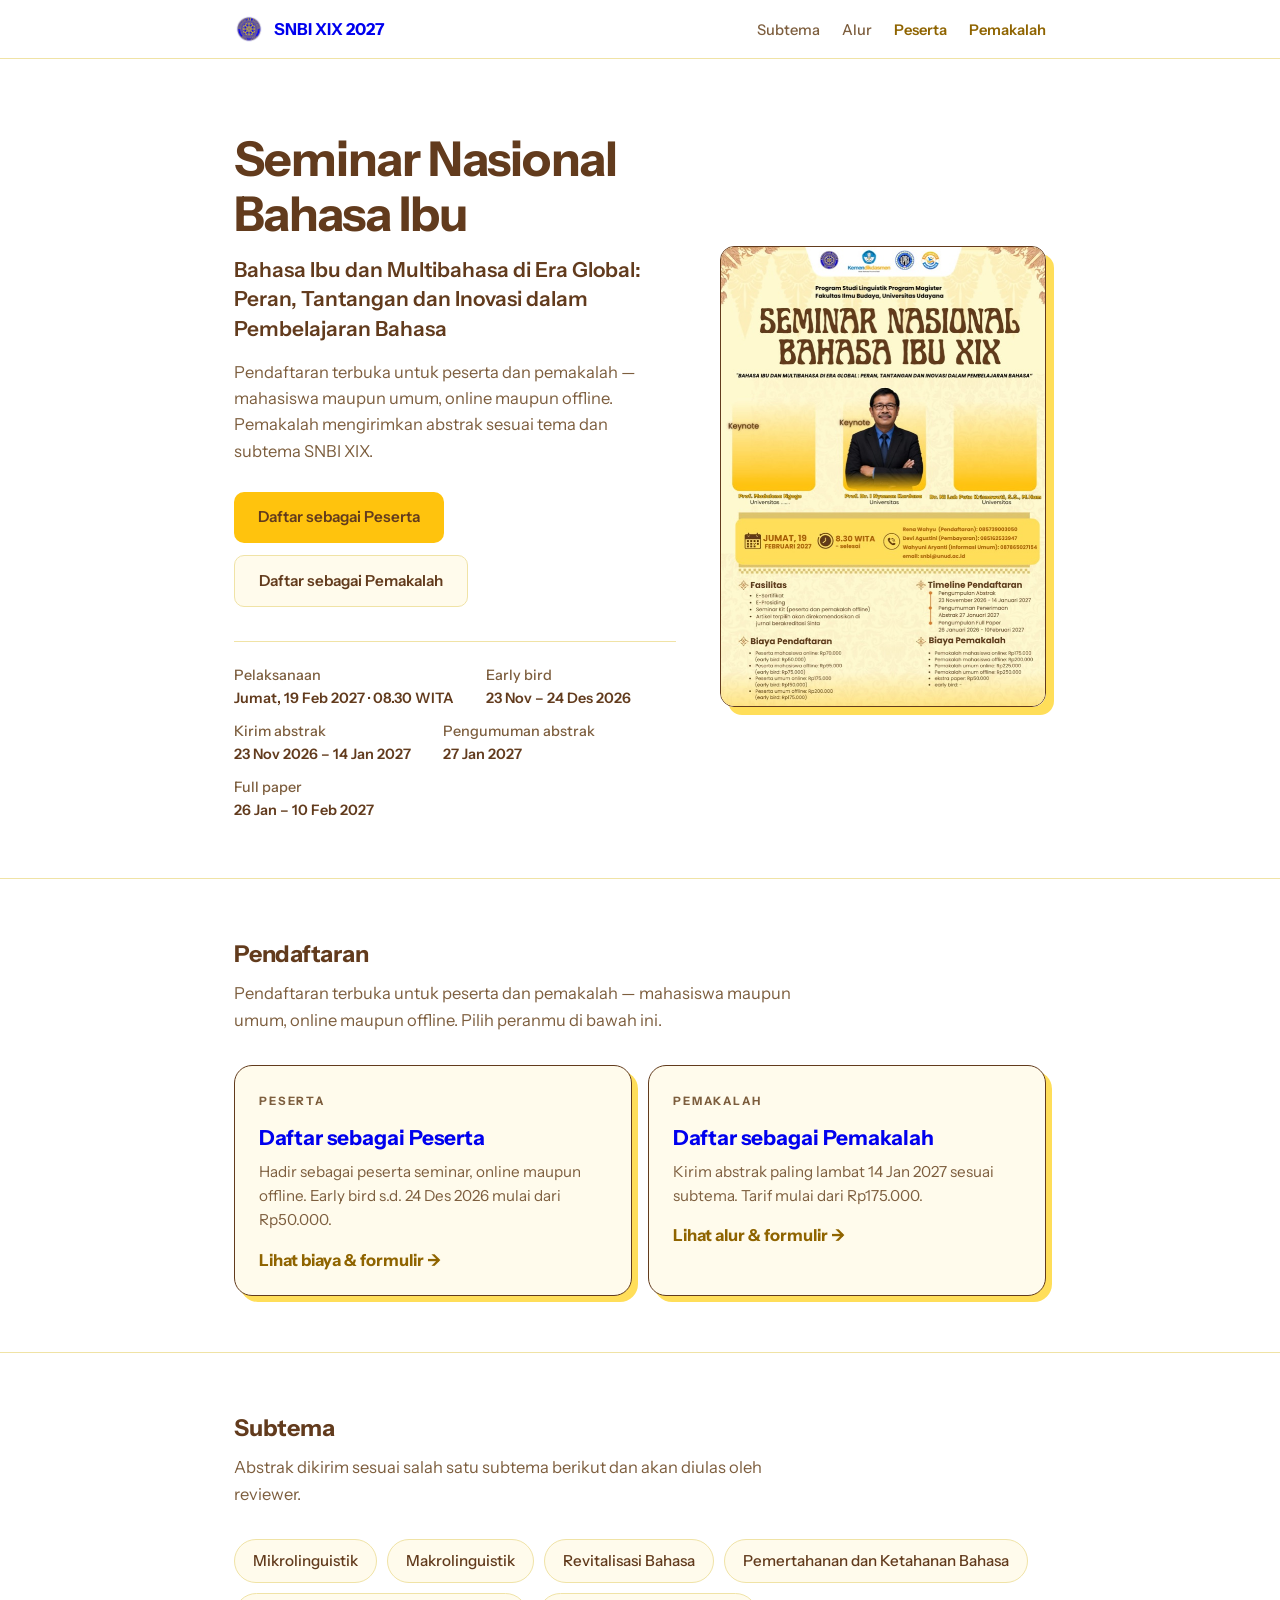
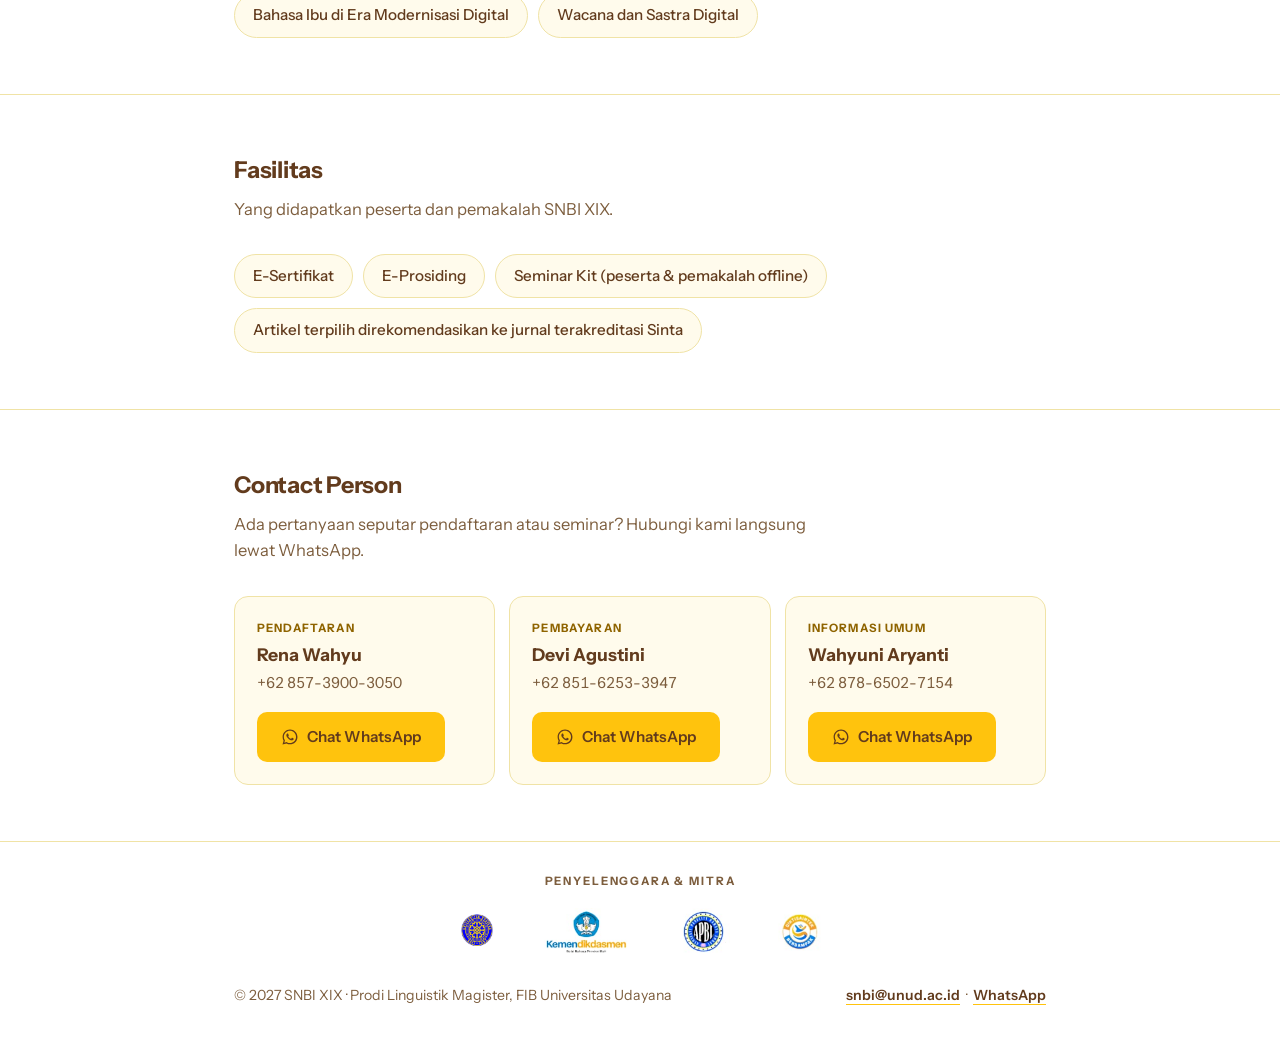
==== commit d9722392: "feat: poster flyer di hero + koreksi label formulir konfirmasi + hapus narasumber - Hero beranda dua" ====
--- a/index.html
+++ b/index.html
@@ -27,7 +27,6 @@
         </a>
         <ul class="nav-links">
           <li class="hide-mobile"><a href="#subtema">Subtema</a></li>
-          <li class="hide-mobile"><a href="#narasumber">Narasumber</a></li>
           <li class="hide-mobile"><a href="pemakalah.html#alur">Alur</a></li>
           <li><a class="nav-cta" href="peserta.html">Peserta</a></li>
           <li><a class="nav-cta" href="pemakalah.html">Pemakalah</a></li>
@@ -36,7 +35,8 @@
     </nav>
 
     <header class="hero">
-      <div class="wrap">
+      <div class="wrap hero-grid">
+        <div class="hero-copy">
         <h1>Seminar Nasional Bahasa Ibu</h1>
         <p class="hero-sub">
           Bahasa Ibu dan Multibahasa di Era Global: Peran, Tantangan dan
@@ -76,6 +76,19 @@
             <dd>26 Jan – 10 Feb 2027</dd>
           </div>
         </dl>
+        </div>
+        <a
+          class="poster-card"
+          href="poster.jpg"
+          target="_blank"
+          rel="noopener"
+          aria-label="Lihat poster SNBI XIX 2027 dalam ukuran penuh"
+        >
+          <img
+            src="poster.jpg"
+            alt="Poster Seminar Nasional Bahasa Ibu (SNBI) XIX 2027"
+          />
+        </a>
       </div>
     </header>
 
@@ -127,37 +140,6 @@
       </div>
     </section>
 
-    <section class="section" id="narasumber">
-      <div class="wrap">
-        <h2>Narasumber</h2>
-        <p class="section-intro">
-          Tiga keynote speaker akan mengisi Seminar Nasional Bahasa Ibu XIX.
-        </p>
-        <!-- TODO: afilliasi universitas tiap narasumber menunggu data
-             panitia -->
-        <ul class="speakers">
-          <li>
-            <span class="avatar" aria-hidden="true">MN</span>
-            <div>
-              <strong>Prof. Madalena Ngogo</strong>
-            </div>
-          </li>
-          <li>
-            <span class="avatar" aria-hidden="true">NK</span>
-            <div>
-              <strong>Prof. Dr. I Nyoman Kardana</strong>
-            </div>
-          </li>
-          <li>
-            <span class="avatar" aria-hidden="true">PK</span>
-            <div>
-              <strong>Dr. Ni Luh Putu Krisnawati, S.S., M.Hum</strong>
-            </div>
-          </li>
-        </ul>
-      </div>
-    </section>
-
     <section class="section" id="fasilitas">
       <div class="wrap">
         <h2>Fasilitas</h2>
--- a/styles.css
+++ b/styles.css
@@ -716,44 +716,6 @@
   }
 }
 
-/* ---------- Narasumber ---------- */
-.speakers {
-  list-style: none;
-  display: grid;
-  grid-template-columns: repeat(auto-fit, minmax(250px, 1fr));
-  gap: 14px;
-}
-
-.speakers li {
-  display: flex;
-  align-items: center;
-  gap: 14px;
-  padding: 16px 18px;
-  background: var(--surface);
-  border: 1px solid var(--line);
-  border-radius: 14px;
-}
-
-.speakers .avatar {
-  flex: none;
-  width: 46px;
-  height: 46px;
-  border-radius: 50%;
-  background: var(--accent-bright);
-  color: var(--ink);
-  display: inline-flex;
-  align-items: center;
-  justify-content: center;
-  font-weight: 700;
-  font-size: 0.9rem;
-  letter-spacing: 0.02em;
-}
-
-.speakers strong {
-  font-size: 0.98rem;
-  line-height: 1.35;
-}
-
 /* ---------- Kontak ---------- */
 .contact-grid {
   display: grid;
@@ -1011,3 +973,43 @@
 .doc-list.after-pay {
   margin-top: 18px;
 }
+
+/* ---------- Hero: dua kolom dengan poster ---------- */
+.hero-grid {
+  display: grid;
+  grid-template-columns: 1.15fr 0.85fr;
+  gap: 44px;
+  align-items: center;
+}
+
+.poster-card {
+  display: block;
+  border: 1.5px solid var(--ink);
+  border-radius: 14px;
+  overflow: hidden;
+  box-shadow: 8px 8px 0 var(--accent-bright);
+  transition: transform 0.16s ease, box-shadow 0.16s ease;
+  -webkit-tap-highlight-color: transparent;
+}
+
+.poster-card:hover {
+  transform: translateY(-3px);
+  box-shadow: 10px 11px 0 var(--accent);
+}
+
+.poster-card img {
+  display: block;
+  width: 100%;
+  height: auto;
+}
+
+@media (max-width: 820px) {
+  .hero-grid {
+    grid-template-columns: 1fr;
+    gap: 32px;
+  }
+
+  .poster-card {
+    max-width: 420px;
+  }
+}
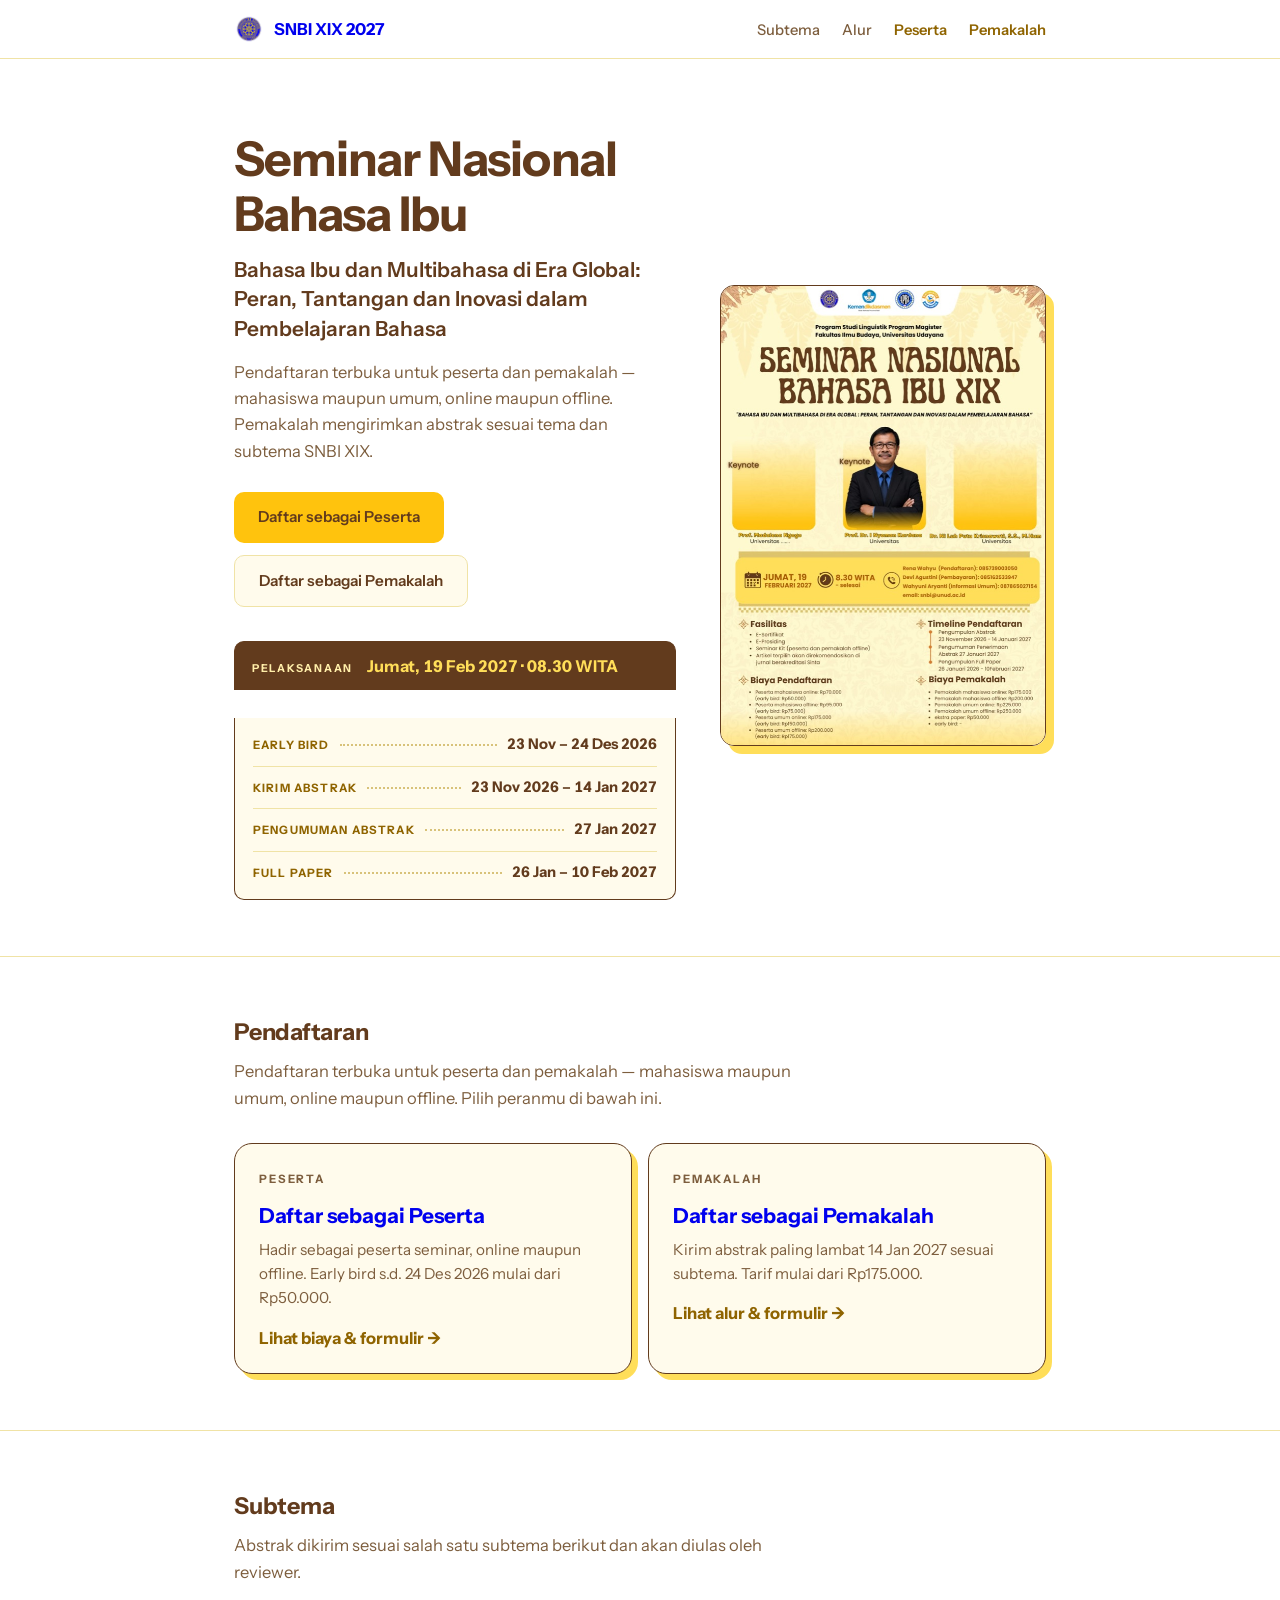
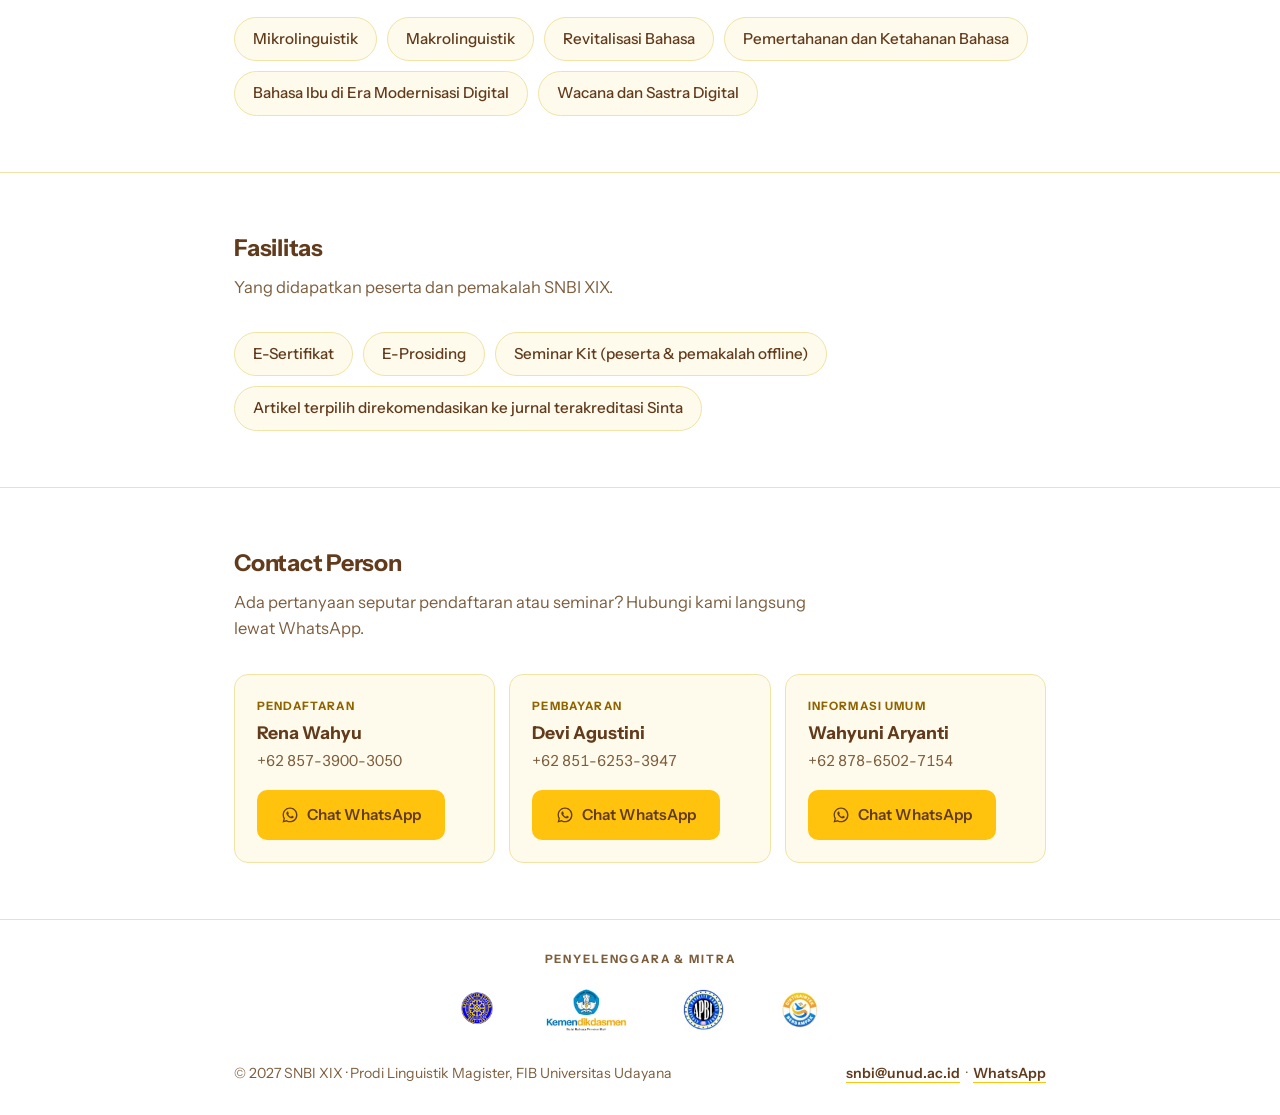
==== commit b3c7bdde: "ux: rombak strip jadwal hero jadi panel tiket — pita pelaksanaan + daftar tenggat berpenuntun titik " ====
--- a/index.html
+++ b/index.html
@@ -51,31 +51,37 @@
           <a class="btn btn-primary" href="peserta.html">Daftar sebagai Peserta</a>
           <a class="btn btn-ghost" href="pemakalah.html">Daftar sebagai Pemakalah</a>
         </div>
-        <dl class="dates">
+        <div class="dates">
+          <p class="dates-when">
+            <span>Pelaksanaan</span>
+            <strong>Jumat, 19 Feb 2027 · 08.30 WITA</strong>
+          </p>
           <!-- TODO: periode early bird perlu diverifikasi ke panitia
                (poster baru tidak mencantumkannya; sementara mengikuti
                pola tahunan 23 Nov – 24 Des) -->
-          <div>
-            <dt>Pelaksanaan</dt>
-            <dd>Jumat, 19 Feb 2027 · 08.30 WITA</dd>
-          </div>
-          <div>
-            <dt>Early bird</dt>
-            <dd>23 Nov – 24 Des 2026</dd>
-          </div>
-          <div>
-            <dt>Kirim abstrak</dt>
-            <dd>23 Nov 2026 – 14 Jan 2027</dd>
-          </div>
-          <div>
-            <dt>Pengumuman abstrak</dt>
-            <dd>27 Jan 2027</dd>
-          </div>
-          <div>
-            <dt>Full paper</dt>
-            <dd>26 Jan – 10 Feb 2027</dd>
-          </div>
-        </dl>
+          <dl>
+            <div>
+              <dt>Early bird</dt>
+              <span class="dots" aria-hidden="true"></span>
+              <dd>23 Nov – 24 Des 2026</dd>
+            </div>
+            <div>
+              <dt>Kirim abstrak</dt>
+              <span class="dots" aria-hidden="true"></span>
+              <dd>23 Nov 2026 – 14 Jan 2027</dd>
+            </div>
+            <div>
+              <dt>Pengumuman abstrak</dt>
+              <span class="dots" aria-hidden="true"></span>
+              <dd>27 Jan 2027</dd>
+            </div>
+            <div>
+              <dt>Full paper</dt>
+              <span class="dots" aria-hidden="true"></span>
+              <dd>26 Jan – 10 Feb 2027</dd>
+            </div>
+          </dl>
+        </div>
         </div>
         <a
           class="poster-card"
--- a/styles.css
+++ b/styles.css
@@ -21,16 +21,6 @@
   box-sizing: border-box;
 }
 
-html {
-  scroll-behavior: smooth;
-}
-
-@media (prefers-reduced-motion: reduce) {
-  html {
-    scroll-behavior: auto;
-  }
-}
-
 body {
   font-family: "Instrument Sans", "Helvetica Neue", Arial, sans-serif;
   background: var(--bg);
@@ -211,26 +201,98 @@
   color: var(--ochre);
 }
 
+/* strip jadwal ala tiket: pita gelap berisi tanggal pelaksanaan,
+   lalu daftar tenggat dengan titik-titik penuntun (leader dots) */
 .dates {
+  margin-top: 34px;
+}
+
+.dates-when {
   display: flex;
   flex-wrap: wrap;
-  gap: 10px 32px;
-  margin-top: 34px;
-  padding-top: 22px;
+  align-items: baseline;
+  gap: 2px 14px;
+  background: var(--ink);
+  padding: 11px 17px;
+  border: 1.5px solid var(--ink);
+  border-bottom: 0;
+  border-radius: 10px 10px 0 0;
+}
+
+.dates-when span {
+  font-size: 0.68rem;
+  font-weight: 700;
+  letter-spacing: 0.16em;
+  text-transform: uppercase;
+  color: var(--accent-soft);
+}
+
+.dates-when strong {
+  color: var(--accent-bright);
+  font-size: 1.02rem;
+  font-weight: 700;
+  white-space: nowrap;
+  font-variant-numeric: tabular-nums;
+}
+
+.dates dl {
+  background: var(--surface);
+  border: 1.5px solid var(--ink);
+  border-top: 0;
+  border-radius: 0 0 10px 10px;
+  padding: 6px 18px;
+}
+
+.dates dl > div {
+  display: flex;
+  align-items: baseline;
+  gap: 10px;
+  padding: 9px 0;
+}
+
+.dates dl > div + div {
   border-top: 1px solid var(--line);
 }
 
-.dates div {
-  font-size: 0.9rem;
-}
-
 .dates dt {
-  color: var(--muted);
-  font-weight: 500;
+  color: var(--ochre);
+  font-weight: 700;
+  font-size: 0.72rem;
+  letter-spacing: 0.1em;
+  text-transform: uppercase;
+  white-space: nowrap;
+}
+
+/* titik-titik penuntun antara label dan tanggal */
+.dates .dots {
+  flex: 1;
+  min-width: 18px;
+  border-bottom: 2px dotted #d8c27a;
+  transform: translateY(-3px);
 }
 
 .dates dd {
-  font-weight: 600;
+  font-weight: 700;
+  font-size: 0.92rem;
+  white-space: nowrap;
+  font-variant-numeric: tabular-nums;
+}
+
+/* layar sempit: label dan tanggal turun ke dua baris,
+   titik-titik penuntun disembunyikan */
+@media (max-width: 500px) {
+  .dates dl > div {
+    flex-wrap: wrap;
+    gap: 3px 10px;
+  }
+
+  .dates .dots {
+    display: none;
+  }
+
+  .dates dd {
+    margin-left: auto;
+  }
 }
 
 /* ---------- Subtema ---------- */
@@ -1013,3 +1075,103 @@
     max-width: 420px;
   }
 }
+
+/* ---------- Responsif: baris tiket di layar kecil ----------
+   Baris pertama: nama kategori + panah. Baris kedua: dua kolom
+   harga sejajar — label kecil di atas, angka di bawah. */
+@media (max-width: 520px) {
+  .wrap {
+    padding: 0 18px;
+  }
+
+  .stub {
+    padding: 20px 16px 18px;
+  }
+
+  .t-row {
+    flex-wrap: wrap;
+    gap: 8px 12px;
+    padding: 13px 14px;
+    min-height: 0;
+  }
+
+  .t-row strong {
+    flex: 1;
+    min-width: 0;
+    font-size: 1rem;
+  }
+
+  .t-row .arrow {
+    width: 28px;
+    height: 28px;
+  }
+
+  .t-row .t-price {
+    flex-basis: 100%;
+    display: flex;
+    gap: 28px;
+    text-align: left;
+    font-size: 1rem;
+  }
+
+  .t-price .t-eb,
+  .t-price .t-reg {
+    display: flex;
+    flex-direction: column;
+    align-items: flex-start;
+  }
+
+  .t-price .p-label {
+    margin-right: 0;
+  }
+
+  .t-price .t-reg {
+    margin-top: 0;
+    font-size: 0.9rem;
+  }
+}
+
+/* ---------- Panel konfirmasi setelah lulus (pemakalah) ---------- */
+.lulus-card {
+  background: var(--surface);
+  border: 1.5px solid var(--ink);
+  border-radius: 18px;
+  padding: 26px;
+  box-shadow: 6px 6px 0 var(--accent-bright);
+}
+
+.lulus-steps {
+  list-style: none;
+  display: grid;
+  grid-template-columns: repeat(auto-fit, minmax(180px, 1fr));
+  gap: 14px;
+  margin-bottom: 20px;
+}
+
+.lulus-steps li {
+  background: var(--bg);
+  border: 1px solid var(--line);
+  border-radius: 12px;
+  padding: 14px 16px;
+  font-size: 0.92rem;
+}
+
+.lulus-steps strong {
+  display: block;
+  color: var(--ochre);
+  font-size: 0.78rem;
+  font-weight: 700;
+  letter-spacing: 0.08em;
+  text-transform: uppercase;
+  margin-bottom: 4px;
+}
+
+.lulus-steps span {
+  color: var(--muted);
+}
+
+@media (max-width: 520px) {
+  .lulus-card {
+    padding: 20px 16px;
+  }
+}
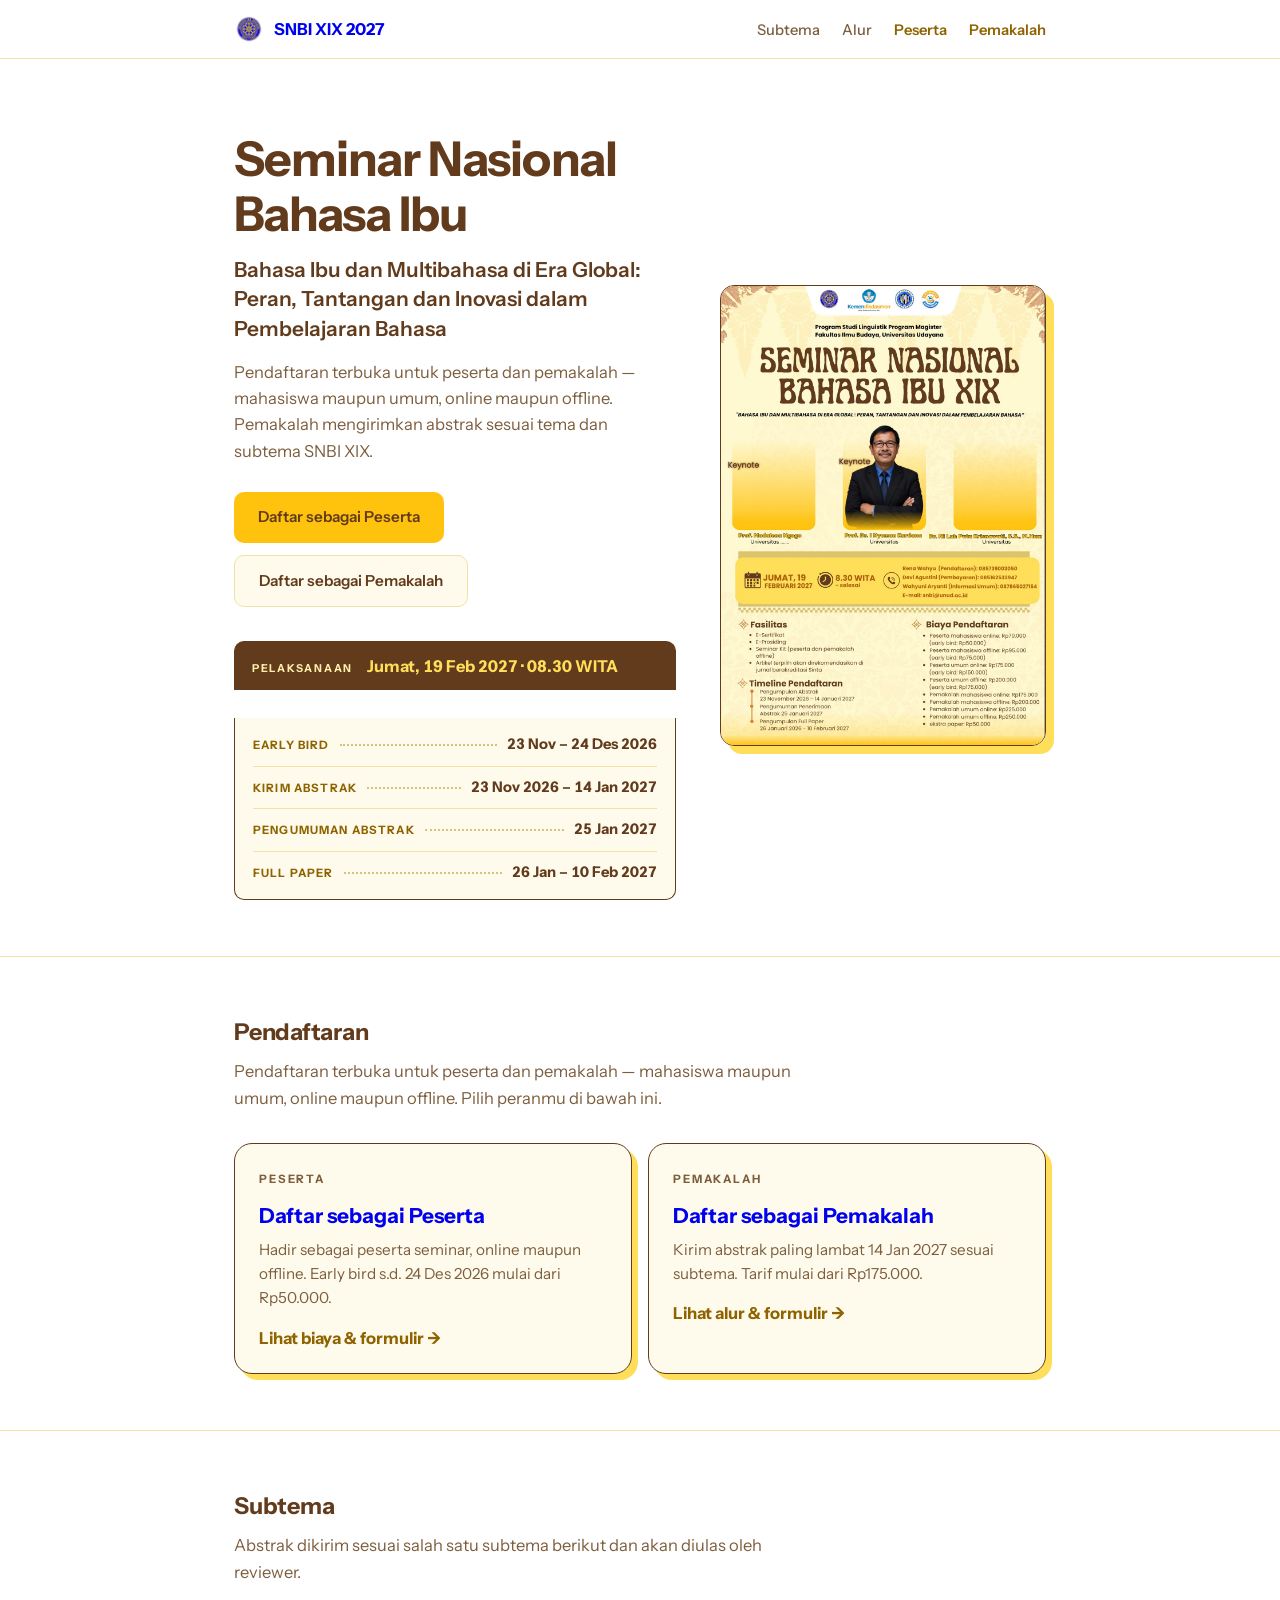
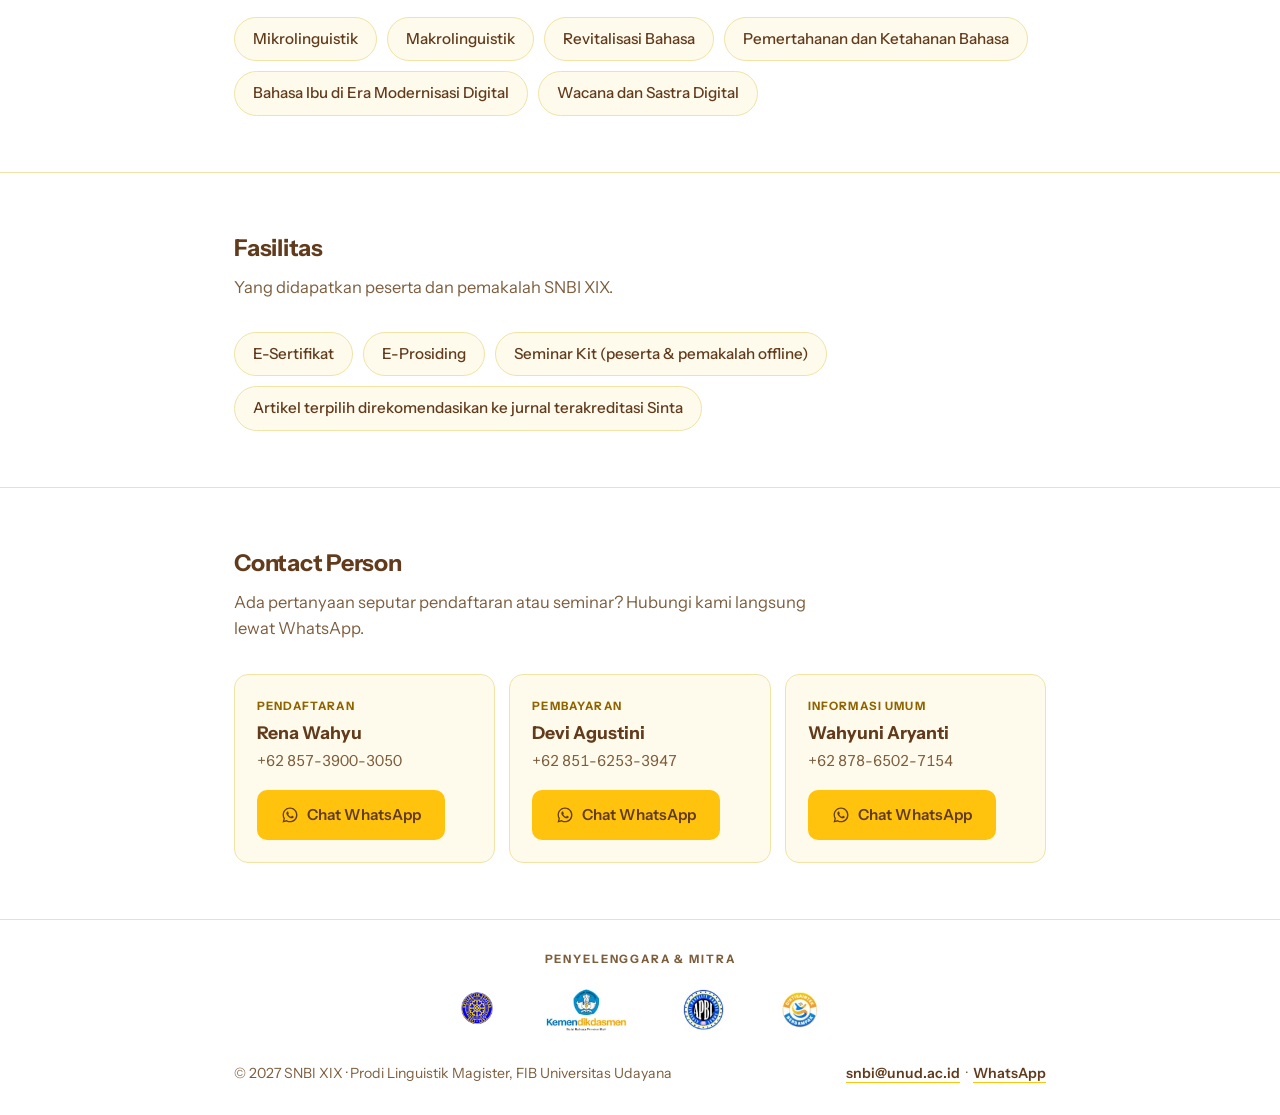
==== commit 46fb22d5: "data: pengumuman abstrak 25 Jan 2027 sesuai timeline resmi panitia Co-Authored-By: Claude Code <nore" ====
--- a/index.html
+++ b/index.html
@@ -73,7 +73,7 @@
             <div>
               <dt>Pengumuman abstrak</dt>
               <span class="dots" aria-hidden="true"></span>
-              <dd>27 Jan 2027</dd>
+              <dd>25 Jan 2027</dd>
             </div>
             <div>
               <dt>Full paper</dt>
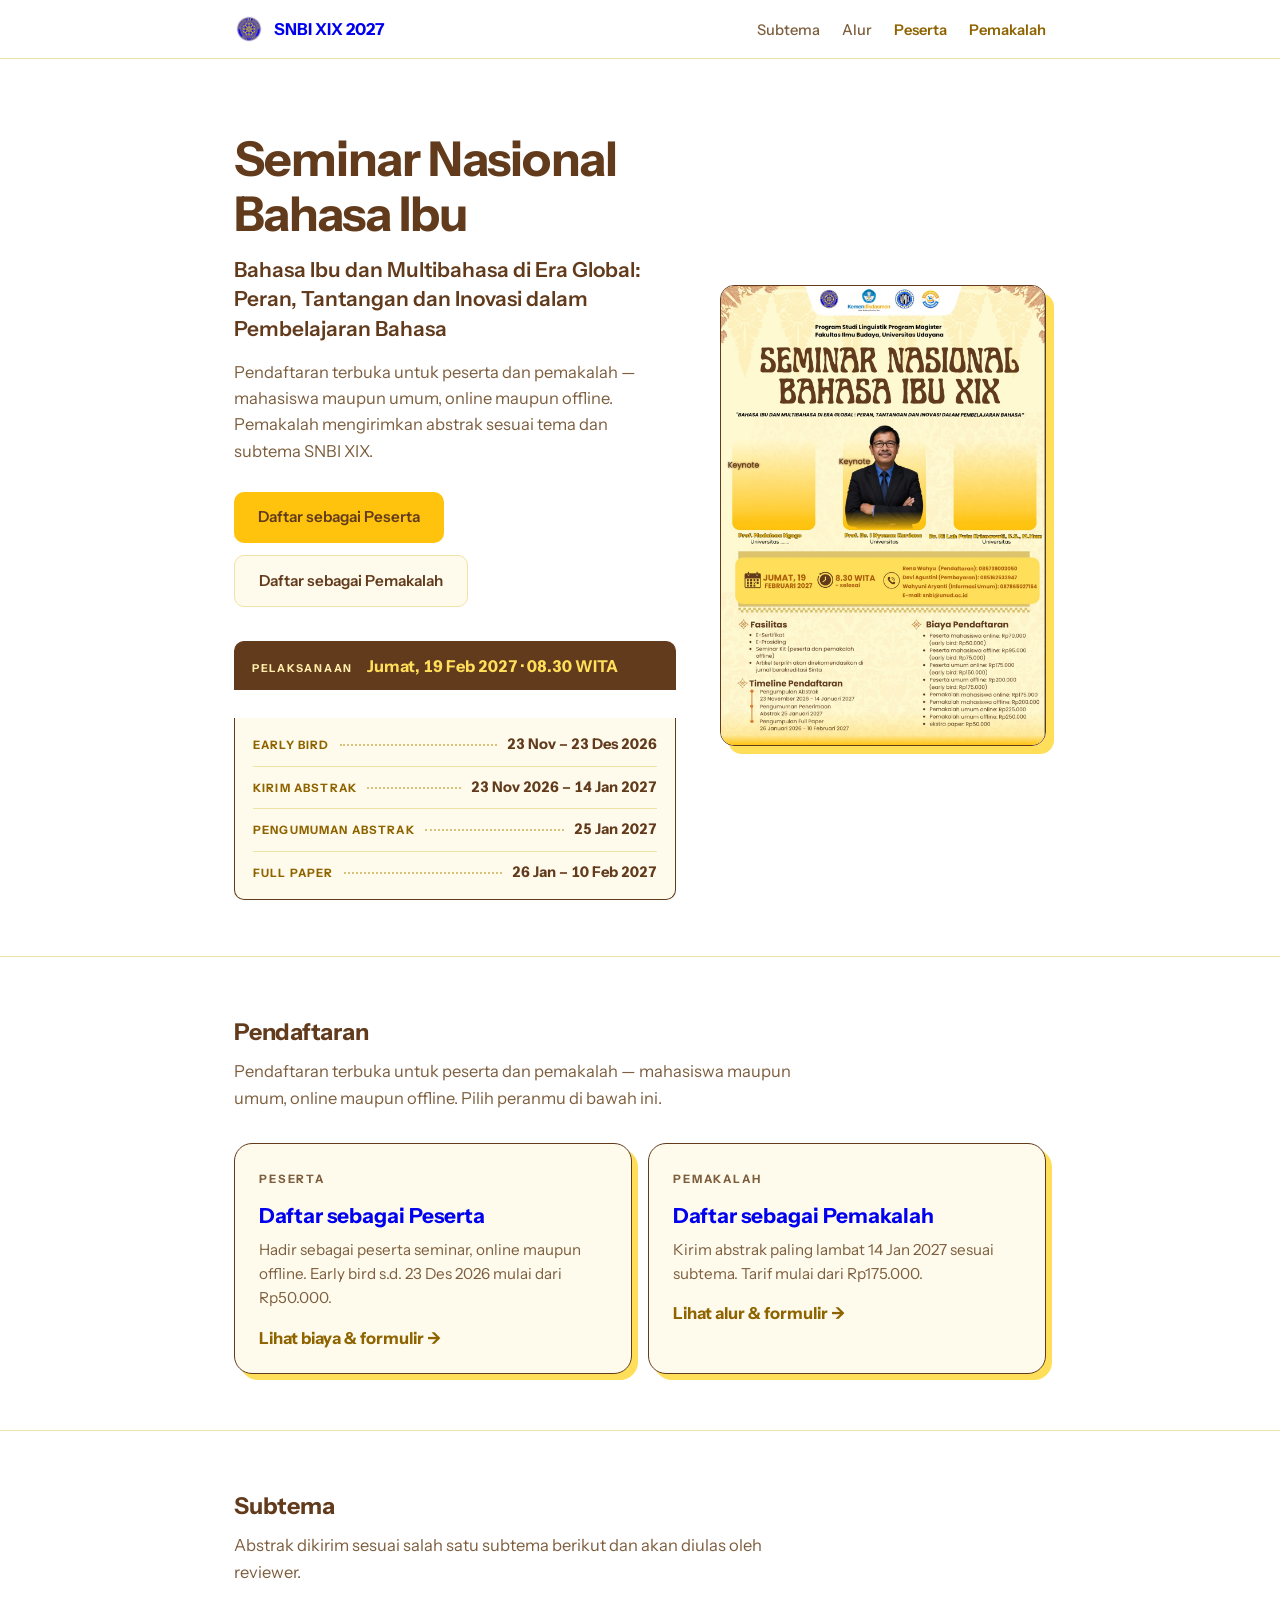
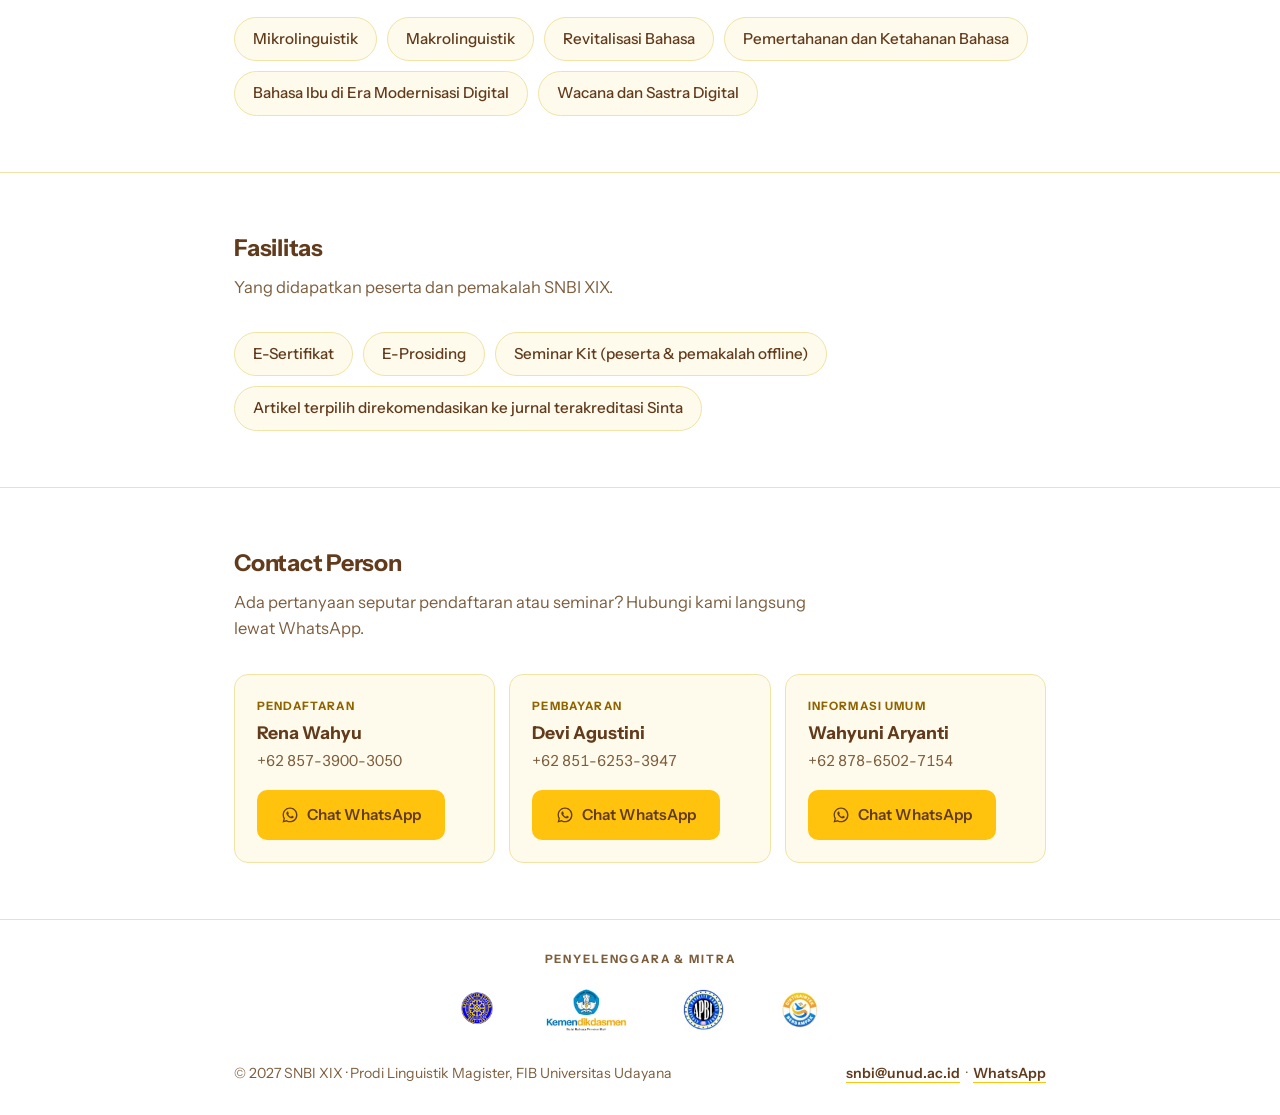
==== commit 6b3d6f38: "data: periode early bird 23 Nov - 23 Des 2026 + catatan nomor aktif formulir peserta Co-Authored-By:" ====
--- a/index.html
+++ b/index.html
@@ -56,14 +56,11 @@
             <span>Pelaksanaan</span>
             <strong>Jumat, 19 Feb 2027 · 08.30 WITA</strong>
           </p>
-          <!-- TODO: periode early bird perlu diverifikasi ke panitia
-               (poster baru tidak mencantumkannya; sementara mengikuti
-               pola tahunan 23 Nov – 24 Des) -->
           <dl>
             <div>
               <dt>Early bird</dt>
               <span class="dots" aria-hidden="true"></span>
-              <dd>23 Nov – 24 Des 2026</dd>
+              <dd>23 Nov – 23 Des 2026</dd>
             </div>
             <div>
               <dt>Kirim abstrak</dt>
@@ -111,7 +108,7 @@
             <strong>Daftar sebagai Peserta</strong>
             <p>
               Hadir sebagai peserta seminar, online maupun offline. Early
-              bird s.d. 24 Des 2026 mulai dari Rp50.000.
+              bird s.d. 23 Des 2026 mulai dari Rp50.000.
             </p>
             <span class="go">Lihat biaya &amp; formulir →</span>
           </a>
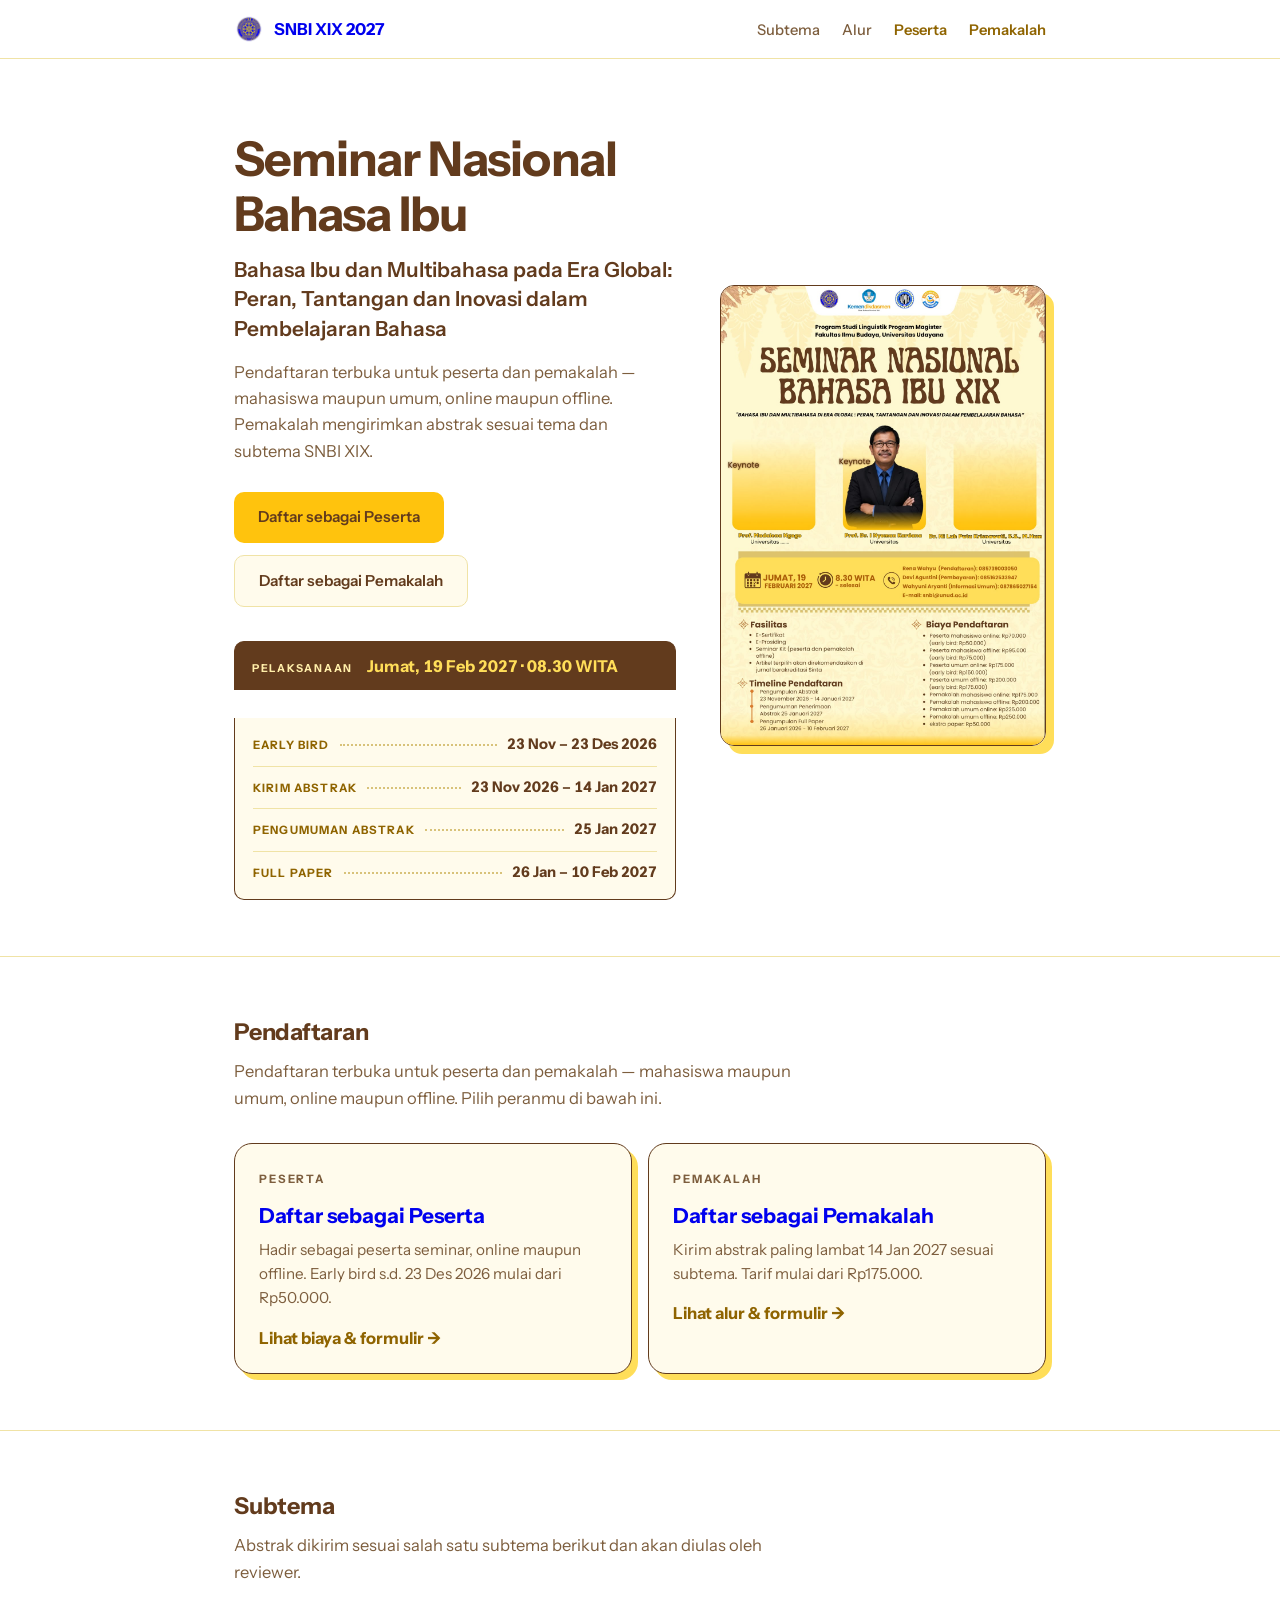
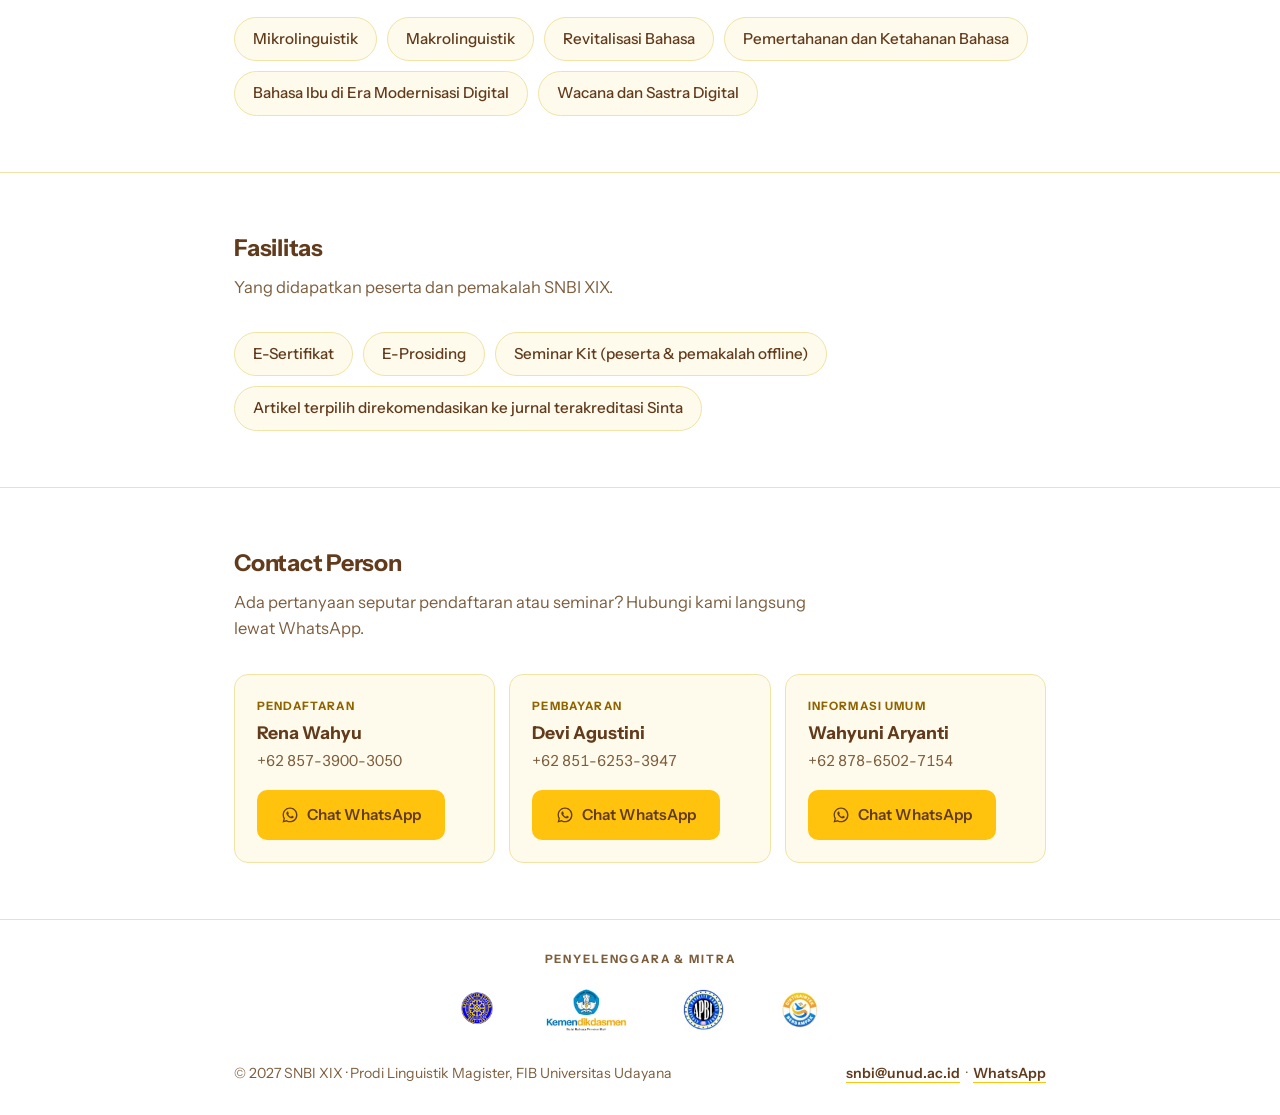
==== commit 67044715: "hero: ganti 'di Era Global' menjadi 'pada Era Global' pada tema seminar Co-Authored-By: Claude Code " ====
--- a/index.html
+++ b/index.html
@@ -39,7 +39,7 @@
         <div class="hero-copy">
         <h1>Seminar Nasional Bahasa Ibu</h1>
         <p class="hero-sub">
-          Bahasa Ibu dan Multibahasa di Era Global: Peran, Tantangan dan
+          Bahasa Ibu dan Multibahasa pada Era Global: Peran, Tantangan dan
           Inovasi dalam Pembelajaran Bahasa
         </p>
         <p>
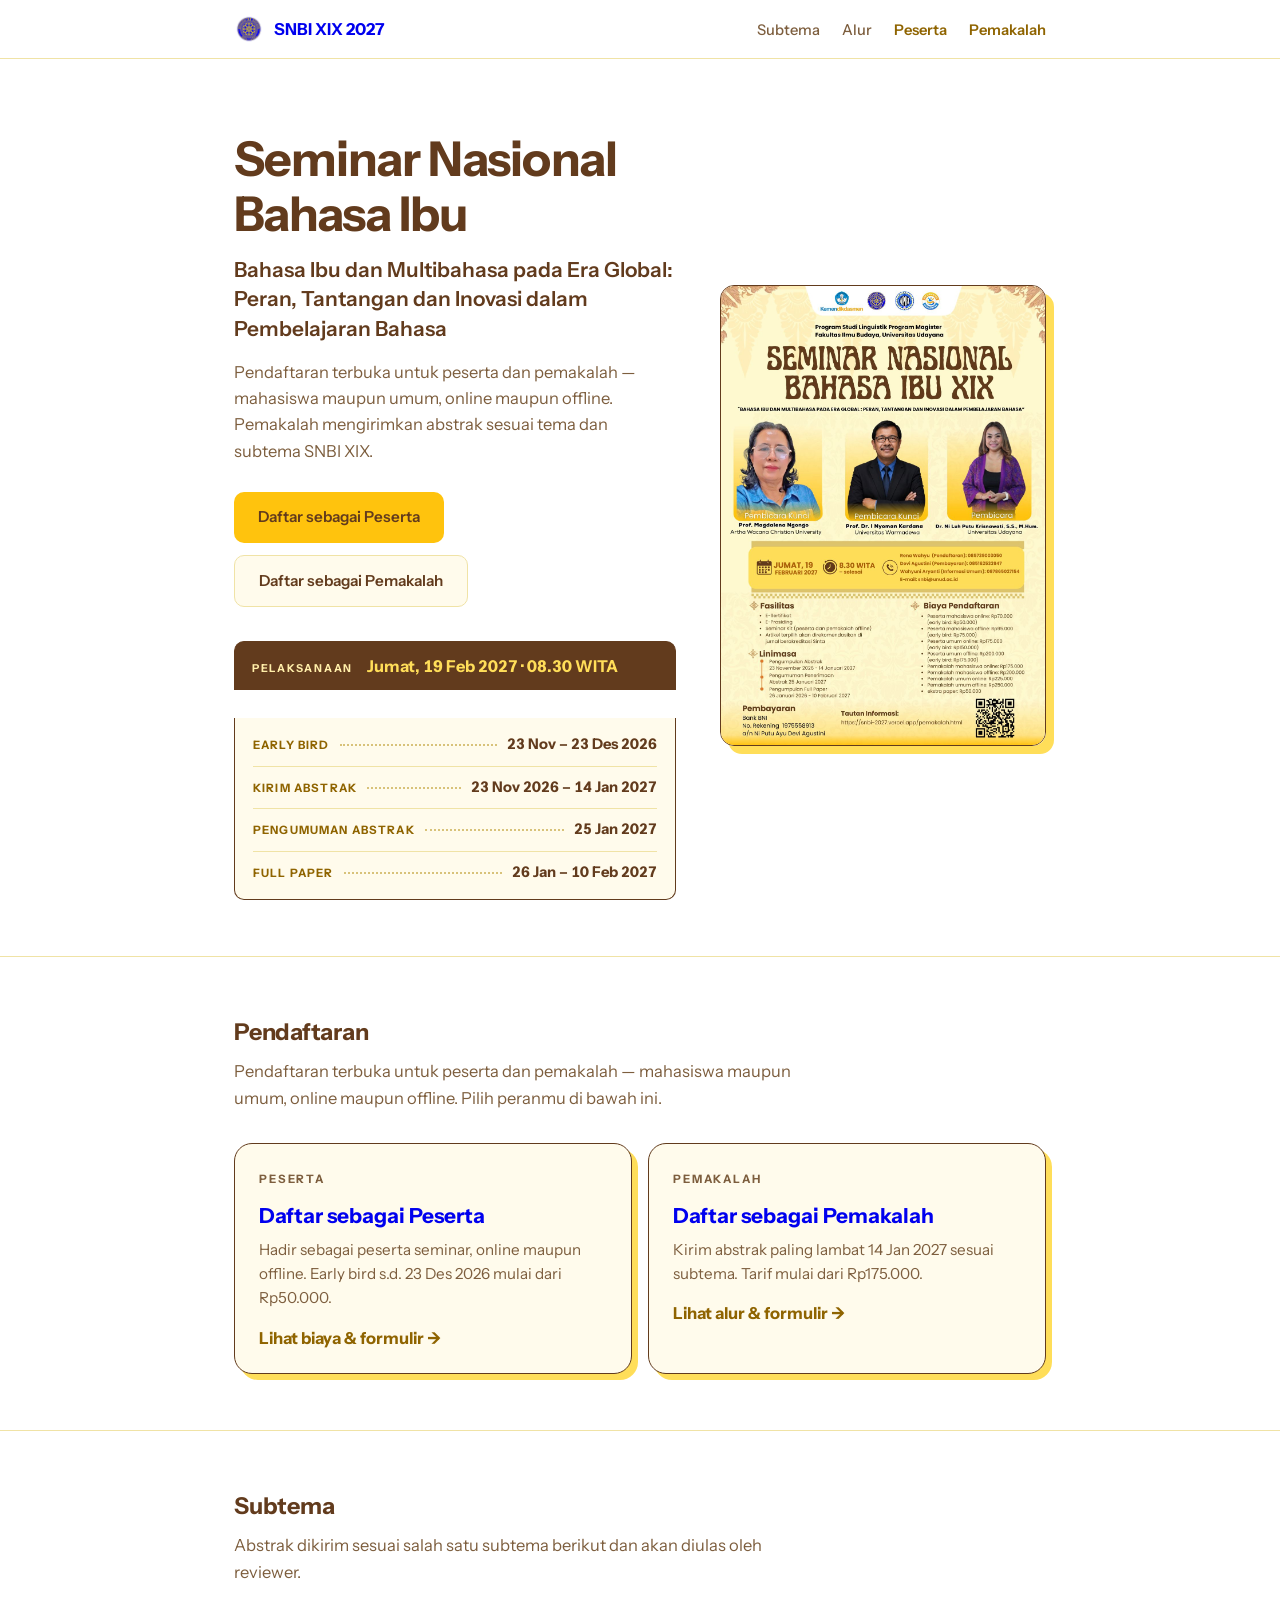
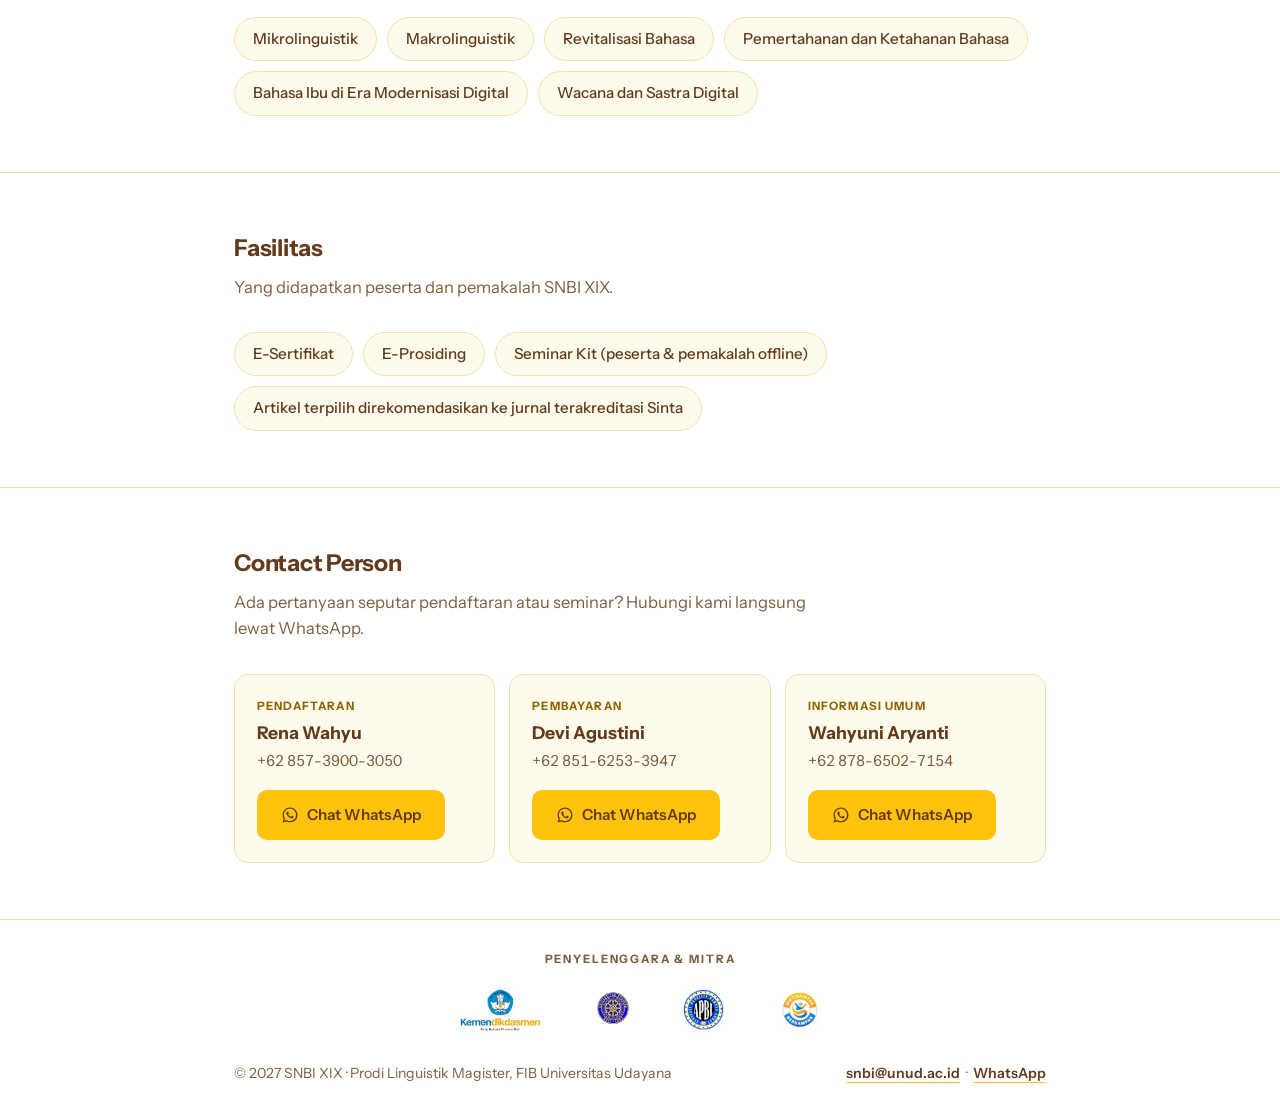
==== commit 13d56114: "footer: urutkan logo Kemendikdasmen, UNUD, APBL, Berdampak di semua halaman Co-Authored-By: Claude C" ====
--- a/index.html
+++ b/index.html
@@ -216,11 +216,11 @@
       <div class="wrap">
         <p class="logo-label">Penyelenggara &amp; Mitra</p>
         <div class="logo-row">
-          <img src="logo_unud.png" alt="Logo Universitas Udayana" />
           <img
             src="logo-kemendikdasmen.png"
             alt="Logo Kementerian Pendidikan Dasar dan Menengah"
           />
+          <img src="logo_unud.png" alt="Logo Universitas Udayana" />
           <img
             src="logo-apbl.png"
             alt="Logo Asosiasi Peneliti Bahasa Lokal"
